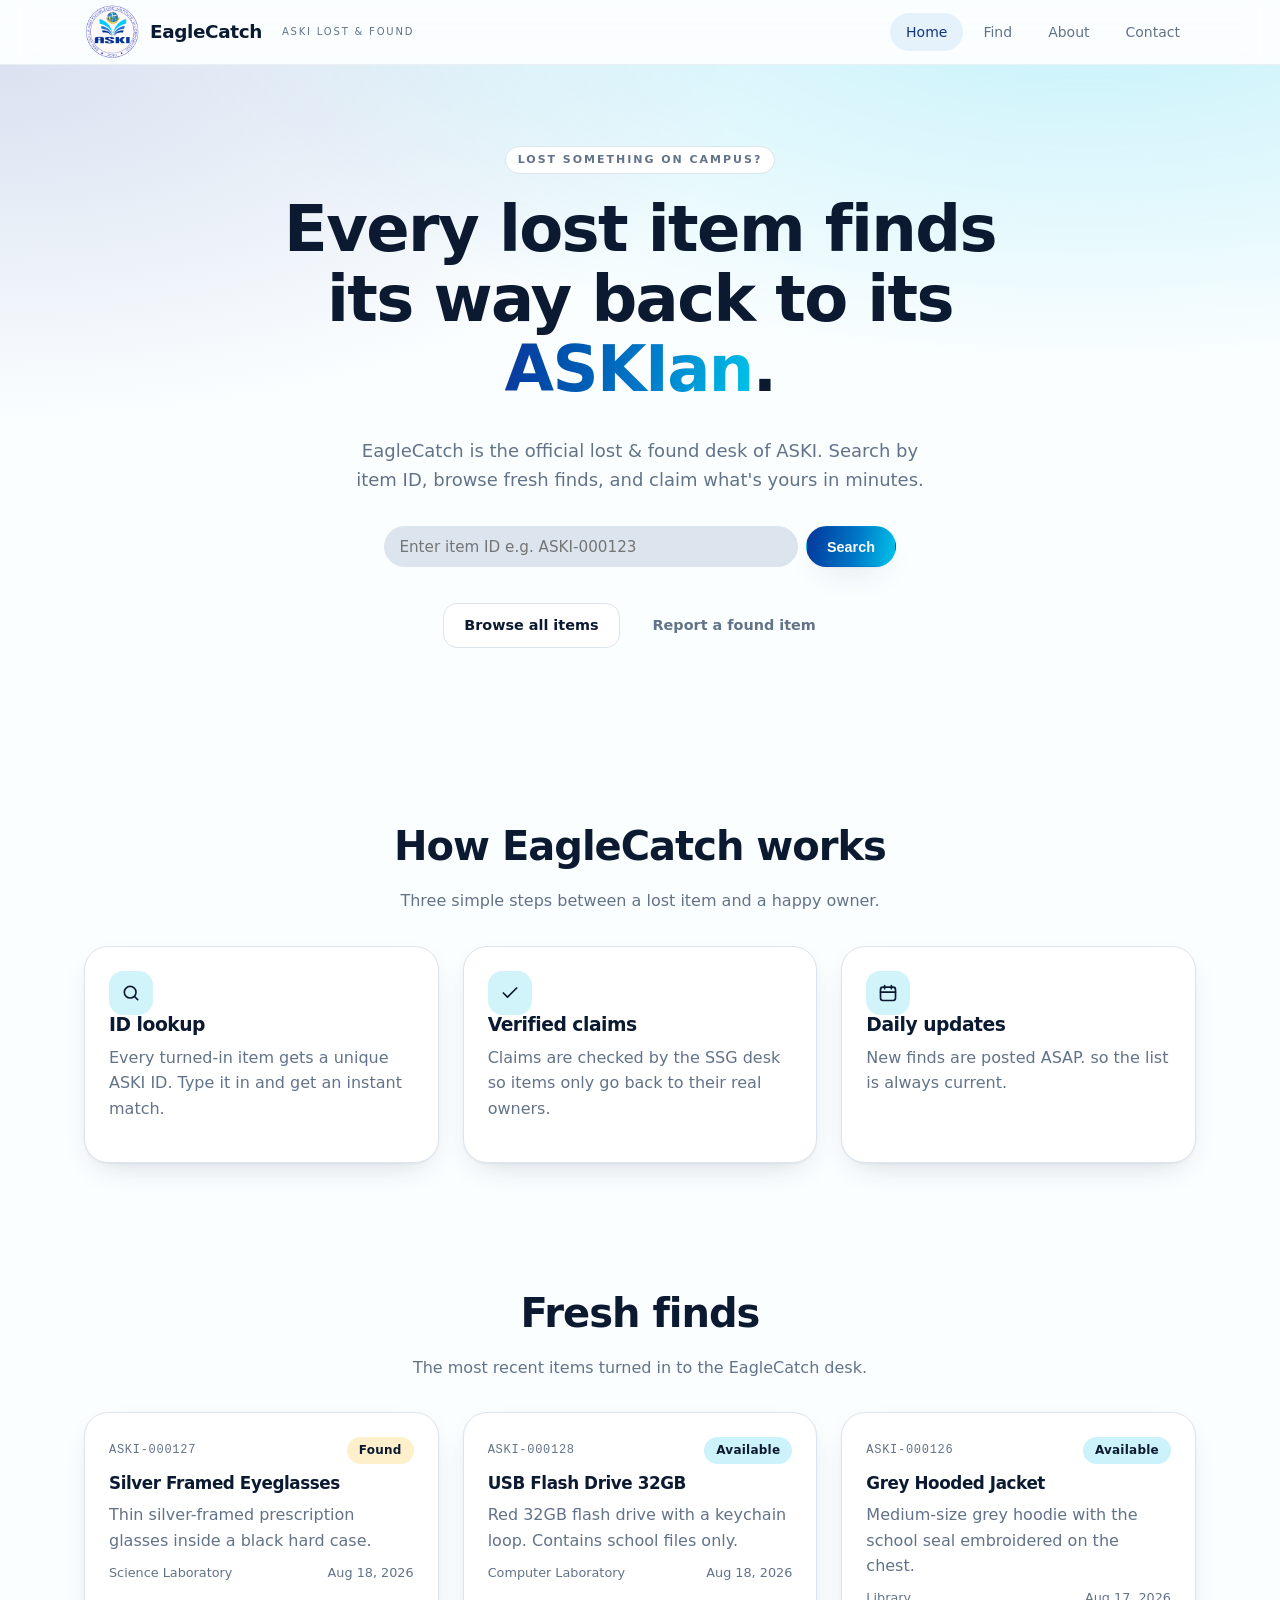
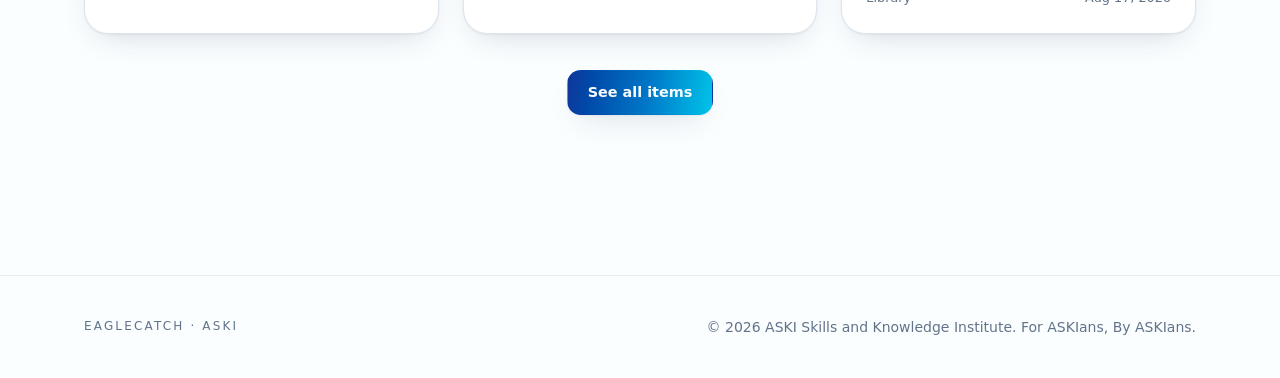
==== index.html @ 1d95d4e4 "git commit -m "gg"" ====
<!doctype html>
<html lang="en">
  <head>
    <meta charset="utf-8" />
    <meta name="viewport" content="width=device-width, initial-scale=1" />
    <title>EagleCatch — ASKI Lost &amp; Found</title>
    <meta
      name="description"
      content="Search, report and claim lost items at ASKI with EagleCatch."
    />
    <link rel="preconnect" href="https://fonts.googleapis.com" />
    <link rel="preconnect" href="https://fonts.gstatic.com" crossorigin />
    <link
      href="https://fonts.googleapis.com/css2?family=Exo+2:ital,wght@0,100..900;1,100..900&display=swap"
      rel="stylesheet"
    />
    <link rel="stylesheet" href="assets/css/styles.css" />
  </head>
  <body>
    <header class="site-header">
      <div class="container">
        <a class="brand" href="index.html">
          <span class="brand-mark">
            <img src="assets\images\logo.png" alt="Brand Logo" />
          </span>
            <span class="brand-name">EagleCatch</span><br />
            <span class="brand-sub">ASKI Lost &amp; Found</span>
          </span>
        </a>
        <nav class="nav" id="nav">
          <a href="index.html" class="active">Home</a
          ><a href="find.html">Find</a><a href="about.html">About</a
          ><a href="contact.html">Contact</a>
        </nav>
        <button
          class="nav-toggle"
          id="navToggle"
          aria-label="Toggle navigation"
        >
          <svg
            viewBox="0 0 24 24"
            width="20"
            height="20"
            fill="none"
            stroke="currentColor"
            stroke-width="2"
            stroke-linecap="round"
          >
            <path d="M4 7h16M4 12h16M4 17h16" />
          </svg>
        </button>
      </div>
    </header>
    <main>
      <section class="hero">
        <div class="container">
          <span class="eyebrow">Lost something on campus?</span>
          <h1>
            Every lost item finds its way back to its
            <span class="text-gradient-brand">ASKIan</span>.
          </h1>
          <p class="lead">
            EagleCatch is the official lost &amp; found desk of ASKI. Search by
            item ID, browse fresh finds, and claim what's yours in minutes.
          </p>
          <form class="search-box mt-8" id="heroSearch">
            <input
              class="input"
              id="heroQuery"
              placeholder="Enter item ID e.g. ASKI-000123"
              aria-label="Search items"
            />
            <button class="btn btn-primary" type="submit">Search</button>
          </form>
          <div class="btn-group">
            <a class="btn btn-outline" href="find.html">Browse all items</a>
            <a class="btn btn-ghost" href="contact.html">Report a found item</a>
          </div>
        </div>
      </section>

      <section class="section container">
        <h2 class="section-title">How EagleCatch works</h2>
        <p class="section-lead">
          Three simple steps between a lost item and a happy owner.
        </p>
        <div class="grid grid-3 mt-8">
          <article class="card card-hover">
            <div class="icon-tile">
              <svg
                viewBox="0 0 24 24"
                width="20"
                height="20"
                fill="none"
                stroke="currentColor"
                stroke-width="2"
                stroke-linecap="round"
              >
                <circle cx="11" cy="11" r="7" />
                <path d="m20 20-3.5-3.5" />
              </svg>
            </div>
            <h3>ID lookup</h3>
            <p class="text-muted">
              Every turned-in item gets a unique ASKI ID. Type it in and get an
              instant match.
            </p>
          </article>
          <article class="card card-hover">
            <div class="icon-tile">
              <svg
                viewBox="0 0 24 24"
                width="20"
                height="20"
                fill="none"
                stroke="currentColor"
                stroke-width="2"
                stroke-linecap="round"
                stroke-linejoin="round"
              >
                <path d="M20 6 9 17l-5-5" />
              </svg>
            </div>
            <h3>Verified claims</h3>
            <p class="text-muted">
              Claims are checked by the SSG desk so items only go back to their
              real owners.
            </p>
          </article>
          <article class="card card-hover">
            <div class="icon-tile">
              <svg
                viewBox="0 0 24 24"
                width="20"
                height="20"
                fill="none"
                stroke="currentColor"
                stroke-width="2"
                stroke-linecap="round"
              >
                <rect x="3" y="5" width="18" height="16" rx="3" />
                <path d="M8 3v4M16 3v4M3 11h18" />
              </svg>
            </div>
            <h3>Daily updates</h3>
            <p class="text-muted">
              New finds are posted ASAP. so the list is always current.
            </p>
          </article>
        </div>
      </section>

      <section class="section container">
        <h2 class="section-title">Fresh finds</h2>
        <p class="section-lead">
          The most recent items turned in to the EagleCatch desk.
        </p>
        <div class="grid grid-3 mt-8" id="freshFinds"></div>
        <div class="btn-group">
          <a class="btn btn-primary" href="find.html">See all items</a>
        </div>
      </section>
    </main>
    <footer class="site-footer">
      <div class="container">
        <span class="tag">EagleCatch &middot; ASKI</span>
        <span
          >&copy; 2026 ASKI Skills and Knowledge Institute. For ASKIans, By
          ASKIans.</span
        >
      </div>
    </footer>
    <script src="assets/js/data.js"></script>
    <script src="assets/js/main.js"></script>
    <script src="assets/js/home.js"></script>
  </body>
</html>
---- assets/css/styles.css ----
:root {
  --radius: 1rem;

  --background: oklch(0.995 0.004 250);
  --foreground: oklch(0.22 0.05 258);
  --card: oklch(1 0 0);
  --card-foreground: oklch(0.22 0.05 258);
  --popover: oklch(1 0 0);
  --popover-foreground: oklch(0.22 0.05 258);

  --primary: oklch(0.44 0.19 262);
  --primary-foreground: oklch(0.99 0.005 250);
  --secondary: oklch(0.955 0.017 240);
  --secondary-foreground: oklch(0.35 0.13 262);
  --muted: oklch(0.965 0.012 245);
  --muted-foreground: oklch(0.55 0.04 255);
  --accent: oklch(0.75 0.15 215);
  --accent-foreground: oklch(0.19 0.05 258);

  --brand: oklch(0.38 0.17 264);
  --brand-foreground: oklch(0.99 0.005 250);
  --cyan-accent: oklch(0.75 0.15 215);
  --gold: oklch(0.84 0.16 88);
  --surface: oklch(0.975 0.012 240);

  --destructive: oklch(0.577 0.245 27.325);
  --destructive-foreground: oklch(0.984 0.003 247.858);
  --border: oklch(0.915 0.015 250);
  --input: oklch(0.915 0.015 250);
  --ring: oklch(0.75 0.15 215);

  --gradient-brand: linear-gradient(
    100deg,
    oklch(0.38 0.17 264),
    oklch(0.55 0.16 245) 55%,
    oklch(0.75 0.15 215)
  );
  --gradient-surface:
    radial-gradient(
      120% 90% at 85% -10%,
      color-mix(in oklab, var(--cyan-accent) 22%, transparent),
      transparent 60%
    ),
    radial-gradient(
      90% 80% at 0% 0%,
      color-mix(in oklab, var(--brand) 14%, transparent),
      transparent 65%
    );
  --shadow-soft:
    0 1px 2px oklch(0.3 0.06 258 / 0.05),
    0 12px 32px -14px oklch(0.3 0.06 258 / 0.22);
  --shadow-lift: 0 24px 60px -24px
    color-mix(in oklab, var(--brand) 45%, transparent);
  --transition-smooth: all 0.28s cubic-bezier(0.4, 0, 0.2, 1);

  --font-sans: "Plus Jakarta Sans", ui-sans-serif, system-ui, sans-serif;
  --font-display: "Sora", ui-sans-serif, system-ui, sans-serif;

  --radius-sm: calc(var(--radius) - 4px);
  --radius-md: calc(var(--radius) - 2px);
  --radius-lg: var(--radius);
  --radius-xl: calc(var(--radius) + 4px);
  --radius-2xl: calc(var(--radius) + 8px);
  --radius-3xl: calc(var(--radius) + 12px);
  --radius-4xl: calc(var(--radius) + 16px);
}

.dark {
  --background: oklch(0.129 0.042 264.695);
  --foreground: oklch(0.984 0.003 247.858);
  --card: oklch(0.208 0.042 265.755);
  --card-foreground: oklch(0.984 0.003 247.858);
  --popover: oklch(0.208 0.042 265.755);
  --popover-foreground: oklch(0.984 0.003 247.858);
  --primary: oklch(0.929 0.013 255.508);
  --primary-foreground: oklch(0.208 0.042 265.755);
  --secondary: oklch(0.279 0.041 260.031);
  --secondary-foreground: oklch(0.984 0.003 247.858);
  --muted: oklch(0.279 0.041 260.031);
  --muted-foreground: oklch(0.704 0.04 256.788);
  --accent: oklch(0.279 0.041 260.031);
  --accent-foreground: oklch(0.984 0.003 247.858);
  --destructive: oklch(0.704 0.191 22.216);
  --destructive-foreground: oklch(0.984 0.003 247.858);
  --border: oklch(1 0 0 / 10%);
  --input: oklch(1 0 0 / 15%);
  --ring: oklch(0.551 0.027 264.364);
}

/* ---------- Reset / base ---------- */
* {
  box-sizing: border-box;
}

html {
  scroll-behavior: smooth;
}

body {
  margin: 0;
  background-color: var(--background);
  color: var(--foreground);
  font-family: var(--font-sans);
  -webkit-font-smoothing: antialiased;
  line-height: 1.6;
}

* {
  border-color: var(--border);
}

h1,
h2,
h3,
h4,
.font-display {
  font-family: var(--font-display);
  letter-spacing: -0.025em;
  line-height: 1.1;
  margin: 0 0 0.5em;
}

p {
  margin: 0 0 1em;
}

a {
  color: inherit;
  text-decoration: none;
}

img {
  max-width: 100%;
  display: block;
}

/* ---------- Layout helpers ---------- */
.container {
  width: 100%;
  max-width: 72rem;
  margin-inline: auto;
  padding-inline: 1.25rem;
}

.narrow {
  max-width: 48rem;
}
.wide {
  max-width: 80rem;
}

/* ---------- Gradient + shadow utilities ---------- */
.bg-gradient-brand {
  background-image: var(--gradient-brand);
}
.bg-gradient-surface {
  background-image: var(--gradient-surface);
}

.text-gradient-brand {
  background-image: var(--gradient-brand);
  -webkit-background-clip: text;
  background-clip: text;
  color: transparent;
}

.shadow-soft {
  box-shadow: var(--shadow-soft);
}
.shadow-lift {
  box-shadow: var(--shadow-lift);
}

/* ---------- Header / nav ---------- */
.site-header {
  position: sticky;
  top: 0;
  z-index: 50;
  border-bottom: 1px solid color-mix(in oklab, var(--border) 60%, transparent);
  background: color-mix(in oklab, var(--background) 80%, transparent);
  -webkit-backdrop-filter: blur(16px);
  backdrop-filter: blur(16px);
}
.site-header .container {
  display: flex;
  align-items: center;
  justify-content: space-between;
  height: 4rem;
}
.brand {
  display: flex;
  align-items: center;
  gap: 0.625rem;
}

.brand-mark {
  display: grid;
  place-items: center;
  width: 3.5rem;
  height: 3.5rem;
  border-radius: 50%;
  overflow: hidden;
  border: none;
  background: transparent;
}

.brand-mark img {
  width: 100%;
  height: 100%;
  object-fit: cover;
  border: none;
}

.brand-name {
  font-family: var(--font-display);
  font-weight: 700;
  font-size: 1.15rem;
  letter-spacing: -0.02em;
}
.brand-sub {
  font-size: 0.625rem;
  font-weight: 500;
  text-transform: uppercase;
  letter-spacing: 0.18em;
  color: var(--muted-foreground);
}

.nav {
  display: flex;
  align-items: center;
  gap: 0.25rem;
}
.nav a {
  padding: 0.5rem 1rem;
  border-radius: 9999px;
  font-size: 0.875rem;
  font-weight: 500;
  color: var(--muted-foreground);
  transition: var(--transition-smooth);
}
.nav a:hover {
  background: var(--secondary);
  color: var(--secondary-foreground);
}
.nav a.active {
  background: var(--secondary);
  color: var(--secondary-foreground);
}

.nav-toggle {
  display: none;
  grid-auto-flow: column;
  place-items: center;
  width: 2.5rem;
  height: 2.5rem;
  border-radius: 0.75rem;
  border: 1px solid var(--border);
  background: var(--card);
  color: var(--foreground);
  cursor: pointer;
}

@media (max-width: 768px) {
  .nav {
    display: none;
  }
  .nav-toggle {
    display: grid;
  }
  .nav.open {
    display: flex;
    flex-direction: column;
    align-items: stretch;
    gap: 0.25rem;
    padding: 1rem;
    border-top: 1px solid color-mix(in oklab, var(--border) 60%, transparent);
    background: var(--card);
  }
}

/* ---------- Footer ---------- */
.site-footer {
  margin-top: 6rem;
  border-top: 1px solid color-mix(in oklab, var(--border) 60%, transparent);
}
.site-footer .container {
  display: flex;
  flex-wrap: wrap;
  align-items: center;
  justify-content: space-between;
  gap: 0.75rem;
  padding-block: 2.5rem;
  font-size: 0.875rem;
  color: var(--muted-foreground);
}
.site-footer .tag {
  font-size: 0.75rem;
  text-transform: uppercase;
  letter-spacing: 0.18em;
}

/* ---------- Hero / section ---------- */
.hero {
  position: relative;
  overflow: hidden;
  background-image: var(--gradient-surface);
}
.hero .container {
  max-width: 48rem;
  text-align: center;
  padding-block: 5rem 7rem;
}
.eyebrow {
  display: inline-flex;
  border: 1px solid var(--border);
  background: var(--card);
  padding: 0.25rem 0.75rem;
  border-radius: 9999px;
  font-size: 0.6875rem;
  font-weight: 600;
  text-transform: uppercase;
  letter-spacing: 0.18em;
  color: var(--muted-foreground);
}
.hero h1 {
  margin-top: 1.25rem;
  font-size: clamp(2.5rem, 6vw, 4rem);
  font-weight: 800;
}
.hero .lead {
  margin: 1.25rem auto 0;
  max-width: 36rem;
  font-size: 1.125rem;
  color: var(--muted-foreground);
}

/* ---------- Buttons ---------- */
.btn {
  display: inline-flex;
  align-items: center;
  justify-content: center;
  gap: 0.5rem;
  padding: 0.625rem 1.25rem;
  border-radius: var(--radius-md);
  font-size: 0.9rem;
  font-weight: 600;
  cursor: pointer;
  border: 1px solid transparent;
  transition: var(--transition-smooth);
}
.btn-primary {
  background-image: var(--gradient-brand);
  color: var(--primary-foreground);
  box-shadow: var(--shadow-soft);
}
.btn-primary:hover {
  box-shadow: var(--shadow-lift);
  transform: translateY(-1px);
}
.btn-outline {
  background: var(--card);
  border-color: var(--border);
  color: var(--foreground);
}
.btn-outline:hover {
  background: var(--secondary);
}
.btn-ghost {
  background: transparent;
  color: var(--muted-foreground);
}
.btn-ghost:hover {
  background: var(--secondary);
  color: var(--secondary-foreground);
}
.btn-lg {
  padding: 0.8rem 1.75rem;
  font-size: 1rem;
}

.btn-group {
  display: flex;
  flex-wrap: wrap;
  gap: 0.75rem;
  justify-content: center;
  margin-top: 2.25rem;
}

/* ---------- Cards ---------- */
.card {
  background: var(--card);
  border: 1px solid var(--border);
  border-radius: var(--radius-2xl);
  padding: 1.5rem;
  box-shadow: var(--shadow-soft);
  transition: var(--transition-smooth);
}
.card-hover:hover {
  box-shadow: var(--shadow-lift);
  transform: translateY(-4px);
}

.grid {
  display: grid;
  gap: 1.5rem;
}
.grid-2 {
  grid-template-columns: repeat(2, 1fr);
}
.grid-3 {
  grid-template-columns: repeat(3, 1fr);
}
@media (max-width: 768px) {
  .grid-2,
  .grid-3 {
    grid-template-columns: 1fr;
  }
}

/* ---------- Status badges ---------- */
.badge {
  display: inline-flex;
  align-items: center;
  border-radius: 9999px;
  padding: 0.25rem 0.75rem;
  font-size: 0.75rem;
  font-weight: 600;
  letter-spacing: 0.02em;
}
.badge-found {
  background: color-mix(in oklab, var(--gold) 25%, transparent);
}
.badge-claimed {
  background: var(--muted);
  color: var(--muted-foreground);
}
.badge-lost {
  background: color-mix(in oklab, var(--cyan-accent) 20%, transparent);
}

/* ---------- Forms / search ---------- */
.field {
  display: flex;
  flex-direction: column;
  gap: 0.4rem;
}
.field label {
  font-size: 0.8rem;
  font-weight: 600;
  color: var(--muted-foreground);
}
.input,
.textarea,
.select {
  width: 100%;
  padding: 0.65rem 0.9rem;
  background: var(--input);
  border: 1px solid var(--border);
  border-radius: var(--radius-md);
  color: var(--foreground);
  font-family: inherit;
  font-size: 0.95rem;
  transition: var(--transition-smooth);
}
.input:focus,
.textarea:focus,
.select:focus {
  outline: none;
  border-color: var(--ring);
  box-shadow: 0 0 0 3px color-mix(in oklab, var(--ring) 30%, transparent);
}
.textarea {
  min-height: 8rem;
  resize: vertical;
}

.search-box {
  display: flex;
  gap: 0.5rem;
  max-width: 32rem;
  margin-inline: auto;
}
.search-box .input {
  border-radius: 9999px;
}
.search-box .btn {
  border-radius: 9999px;
}

/* ---------- Section spacing ---------- */
.section {
  padding-block: 4rem;
}
.section-title {
  font-size: clamp(1.75rem, 4vw, 2.5rem);
  font-weight: 700;
  text-align: center;
}
.section-lead {
  max-width: 40rem;
  margin: 0.75rem auto 0;
  text-align: center;
  color: var(--muted-foreground);
}

/* ---------- Misc ---------- */
.text-muted {
  color: var(--muted-foreground);
}
.text-center {
  text-align: center;
}
.mt-8 {
  margin-top: 2rem;
}
.mb-8 {
  margin-bottom: 2rem;
}

/* ---------- Item list / detail ---------- */
.item-card {
  display: flex;
  flex-direction: column;
  gap: 0.6rem;
}
.item-card .row {
  display: flex;
  align-items: center;
  justify-content: space-between;
  gap: 0.75rem;
}
.item-id {
  font-family: ui-monospace, SFMono-Regular, Menlo, monospace;
  font-size: 0.75rem;
  letter-spacing: 0.06em;
  color: var(--muted-foreground);
}
.item-title {
  font-family: var(--font-display);
  font-weight: 700;
  font-size: 1.05rem;
  margin: 0;
}
.meta-list {
  display: grid;
  gap: 0.5rem;
  margin: 0;
  padding: 0;
  list-style: none;
}
.meta-list li {
  display: flex;
  justify-content: space-between;
  gap: 1rem;
  border-bottom: 1px dashed color-mix(in oklab, var(--border) 80%, transparent);
  padding-bottom: 0.5rem;
  font-size: 0.9rem;
}
.meta-list li span:first-child {
  color: var(--muted-foreground);
}
.filters {
  display: flex;
  flex-wrap: wrap;
  gap: 0.75rem;
  align-items: flex-end;
  justify-content: center;
}
.empty {
  text-align: center;
  color: var(--muted-foreground);
  padding: 3rem 1rem;
}
.avatar {
  width: 3rem;
  height: 3rem;
  border-radius: 9999px;
  display: grid;
  place-items: center;
  background-image: var(--gradient-brand);
  color: var(--primary-foreground);
  font-family: var(--font-display);
  font-weight: 700;
}
.people {
  display: flex;
  align-items: center;
  gap: 0.9rem;
}
.stack {
  display: grid;
  gap: 1rem;
}
.icon-tile {
  width: 2.75rem;
  height: 2.75rem;
  border-radius: 0.9rem;
  display: grid;
  place-items: center;
  font-size: 1.25rem;
  background: color-mix(in oklab, var(--cyan-accent) 18%, transparent);
}
.form-grid {
  display: grid;
  gap: 1rem;
}
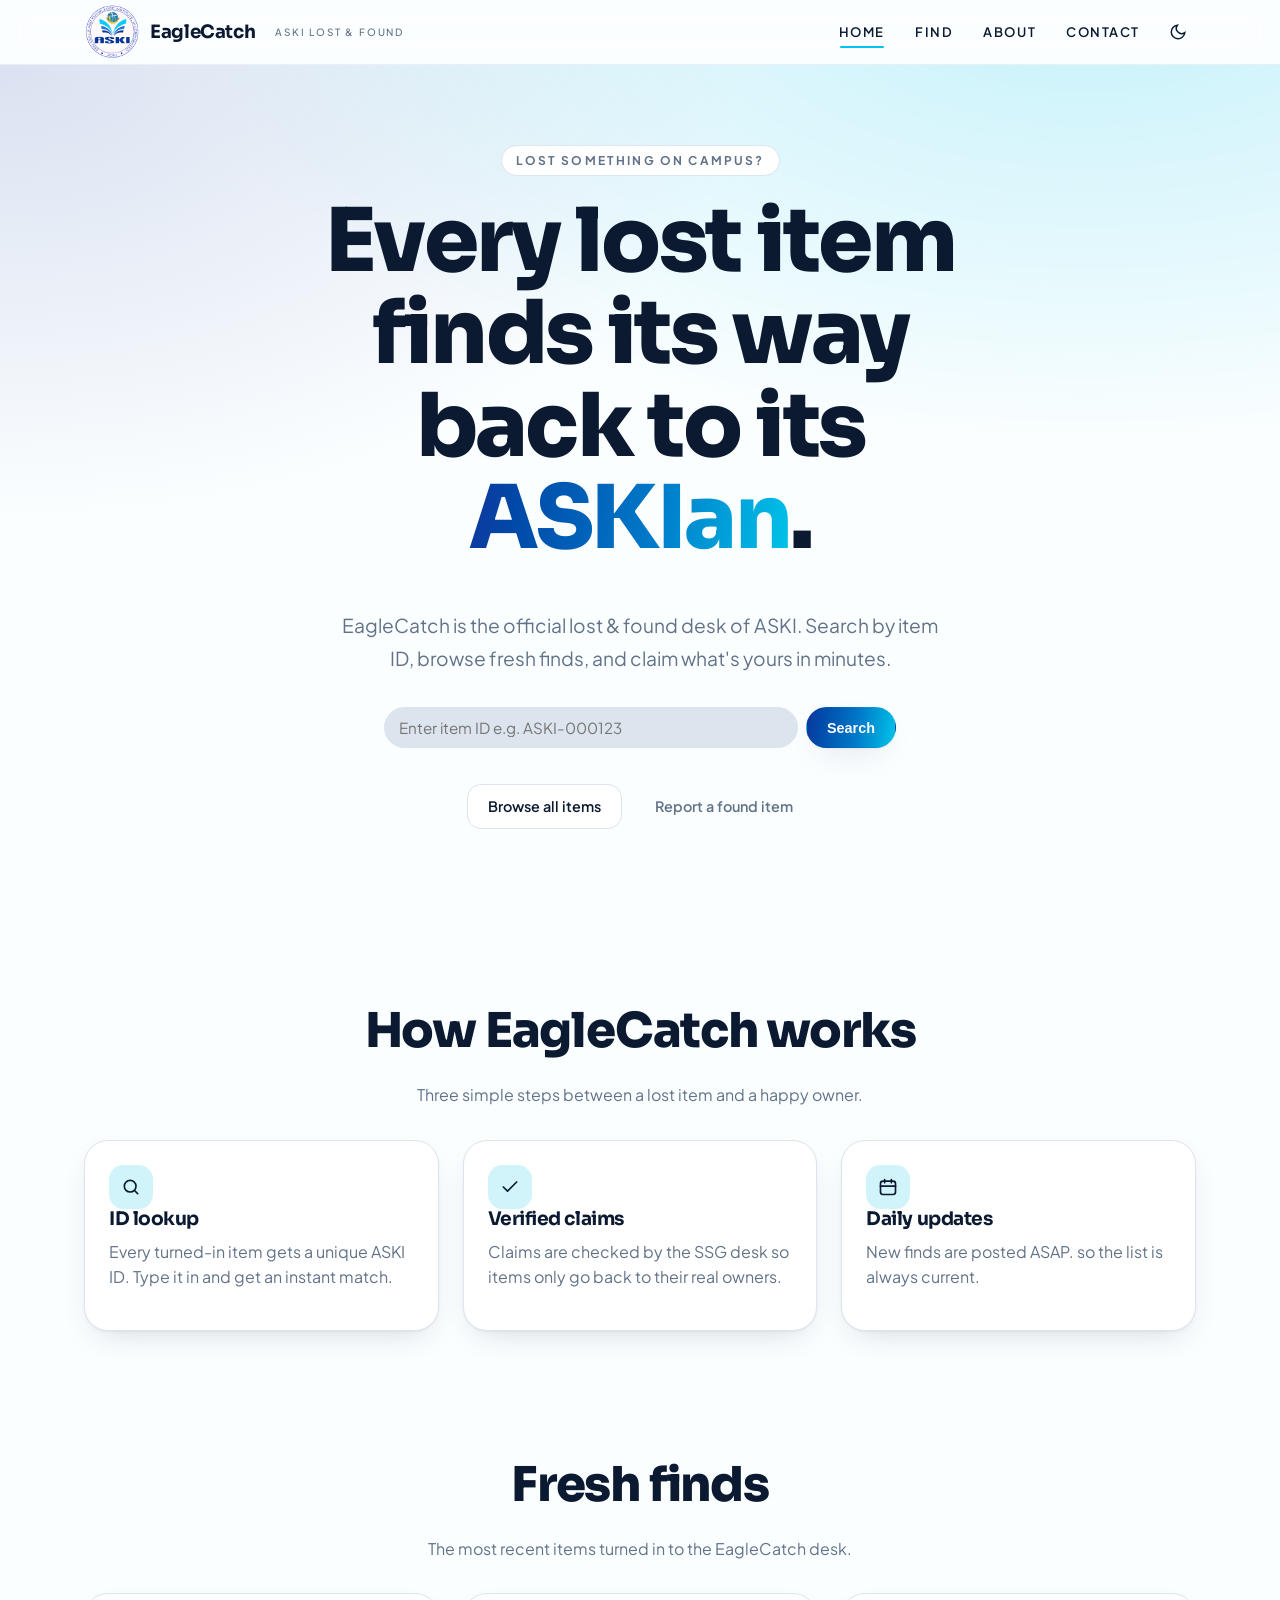
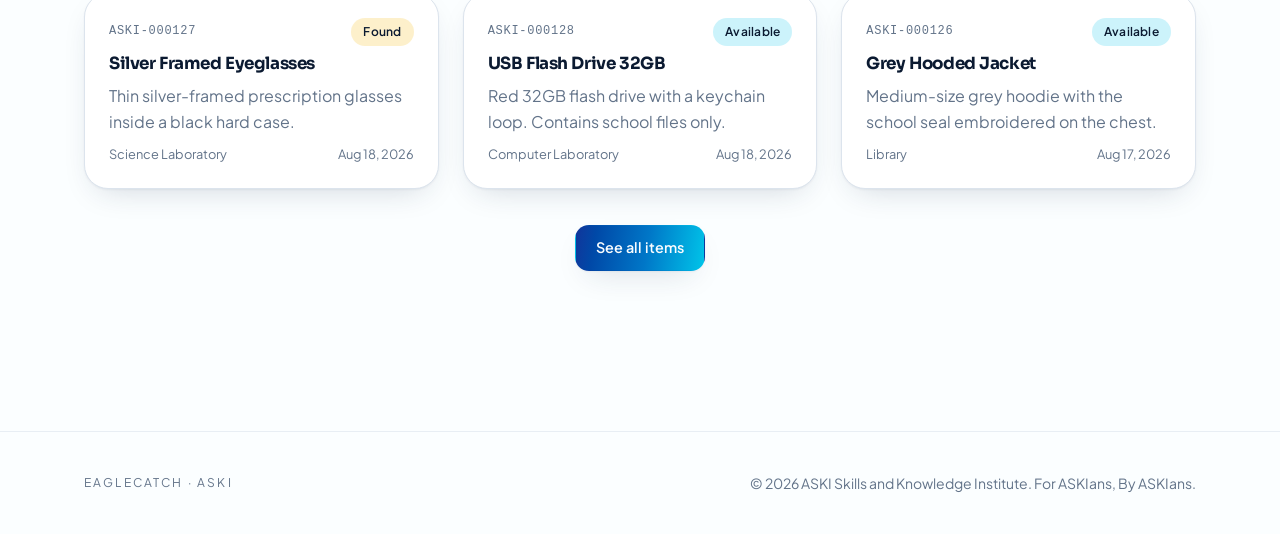
==== commit b7e780f0: "GG" ====
--- a/index.html
+++ b/index.html
@@ -1,5 +1,5 @@
 <!doctype html>
-<html lang="en">
+<html lang="en" class="dark">
   <head>
     <meta charset="utf-8" />
     <meta name="viewport" content="width=device-width, initial-scale=1" />
@@ -11,7 +11,7 @@
     <link rel="preconnect" href="https://fonts.googleapis.com" />
     <link rel="preconnect" href="https://fonts.gstatic.com" crossorigin />
     <link
-      href="https://fonts.googleapis.com/css2?family=Exo+2:ital,wght@0,100..900;1,100..900&display=swap"
+      href="https://fonts.googleapis.com/css2?family=Sora:wght@500;600;700;800&family=Plus+Jakarta+Sans:wght@400;500;600;700&display=swap"
       rel="stylesheet"
     />
     <link rel="stylesheet" href="assets/css/styles.css" />
@@ -21,7 +21,7 @@
       <div class="container">
         <a class="brand" href="index.html">
           <span class="brand-mark">
-            <img src="assets\images\logo.png" alt="Brand Logo" />
+            <img src="assets/images/logo.png" alt="Brand Logo" />
           </span>
             <span class="brand-name">EagleCatch</span><br />
             <span class="brand-sub">ASKI Lost &amp; Found</span>
--- a/assets/css/styles.css
+++ b/assets/css/styles.css
@@ -78,7 +78,7 @@
   --secondary-foreground: oklch(0.984 0.003 247.858);
   --muted: oklch(0.279 0.041 260.031);
   --muted-foreground: oklch(0.704 0.04 256.788);
-  --accent: oklch(0.279 0.041 260.031);
+  --accent: oklch(0.75 0.15 215);
   --accent-foreground: oklch(0.984 0.003 247.858);
   --destructive: oklch(0.704 0.191 22.216);
   --destructive-foreground: oklch(0.984 0.003 247.858);
@@ -228,23 +228,44 @@
 .nav {
   display: flex;
   align-items: center;
-  gap: 0.25rem;
+  gap: 0.125rem;
 }
 .nav a {
-  padding: 0.5rem 1rem;
-  border-radius: 9999px;
-  font-size: 0.875rem;
-  font-weight: 500;
-  color: var(--muted-foreground);
+  padding: 0.5rem 0.875rem;
+  border-radius: 0;
+  font-size: 0.8125rem;
+  font-weight: 600;
+  text-transform: uppercase;
+  letter-spacing: 0.12em;
+  color: var(--foreground);
   transition: var(--transition-smooth);
+  position: relative;
+}
+.nav a::after {
+  content: "";
+  position: absolute;
+  bottom: 0.125rem;
+  left: 50%;
+  width: 0;
+  height: 2px;
+  background: var(--accent);
+  border-radius: 1px;
+  transition:
+    width 0.25s cubic-bezier(0.4, 0, 0.2, 1),
+    left 0.25s cubic-bezier(0.4, 0, 0.2, 1);
+}
+.nav a:hover::after,
+.nav a.active::after {
+  width: 60%;
+  left: 20%;
 }
 .nav a:hover {
-  background: var(--secondary);
-  color: var(--secondary-foreground);
+  color: var(--foreground);
+  background: transparent;
 }
 .nav a.active {
-  background: var(--secondary);
-  color: var(--secondary-foreground);
+  color: var(--foreground);
+  background: transparent;
 }
 
 .nav-toggle {
@@ -253,11 +274,42 @@
   place-items: center;
   width: 2.5rem;
   height: 2.5rem;
-  border-radius: 0.75rem;
+  border-radius: 0.5rem;
   border: 1px solid var(--border);
-  background: var(--card);
+  background: transparent;
   color: var(--foreground);
   cursor: pointer;
+  transition: var(--transition-smooth);
+}
+.nav-toggle:hover {
+  background: var(--secondary);
+}
+
+.theme-toggle {
+  display: inline-flex;
+  align-items: center;
+  justify-content: center;
+  width: 2.25rem;
+  height: 2.25rem;
+  border-radius: 50%;
+  border: none;
+  background: transparent;
+  color: var(--foreground);
+  cursor: pointer;
+  transition: var(--transition-smooth);
+  margin-left: 0.25rem;
+}
+.theme-toggle:hover {
+  background: var(--secondary);
+}
+@media (max-width: 768px) {
+  .theme-toggle {
+    margin-left: 0;
+    width: 100%;
+    border-radius: 0.5rem;
+    justify-content: flex-start;
+    padding: 0.75rem 1rem;
+  }
 }
 
 @media (max-width: 768px) {
@@ -271,10 +323,21 @@
     display: flex;
     flex-direction: column;
     align-items: stretch;
-    gap: 0.25rem;
+    gap: 0;
     padding: 1rem;
     border-top: 1px solid color-mix(in oklab, var(--border) 60%, transparent);
     background: var(--card);
+  }
+  .nav.open a {
+    padding: 0.75rem 1rem;
+    border-radius: 0.5rem;
+  }
+  .nav.open a::after {
+    display: none;
+  }
+  .nav.open a:hover,
+  .nav.open a.active {
+    background: var(--secondary);
   }
 }
 
@@ -314,24 +377,27 @@
   display: inline-flex;
   border: 1px solid var(--border);
   background: var(--card);
-  padding: 0.25rem 0.75rem;
+  padding: 0.3rem 0.875rem;
   border-radius: 9999px;
-  font-size: 0.6875rem;
-  font-weight: 600;
+  font-size: 0.75rem;
+  font-weight: 700;
   text-transform: uppercase;
   letter-spacing: 0.18em;
   color: var(--muted-foreground);
 }
 .hero h1 {
   margin-top: 1.25rem;
-  font-size: clamp(2.5rem, 6vw, 4rem);
+  font-size: clamp(3rem, 7.5vw, 5.5rem);
   font-weight: 800;
+  line-height: 1.05;
+  letter-spacing: -0.03em;
 }
 .hero .lead {
-  margin: 1.25rem auto 0;
-  max-width: 36rem;
-  font-size: 1.125rem;
-  color: var(--muted-foreground);
+  margin: 1.5rem auto 0;
+  max-width: 38rem;
+  font-size: 1.2rem;
+  color: var(--muted-foreground);
+  line-height: 1.7;
 }
 
 /* ---------- Buttons ---------- */
@@ -492,9 +558,10 @@
   padding-block: 4rem;
 }
 .section-title {
-  font-size: clamp(1.75rem, 4vw, 2.5rem);
-  font-weight: 700;
+  font-size: clamp(2rem, 4.5vw, 3rem);
+  font-weight: 800;
   text-align: center;
+  letter-spacing: -0.025em;
 }
 .section-lead {
   max-width: 40rem;
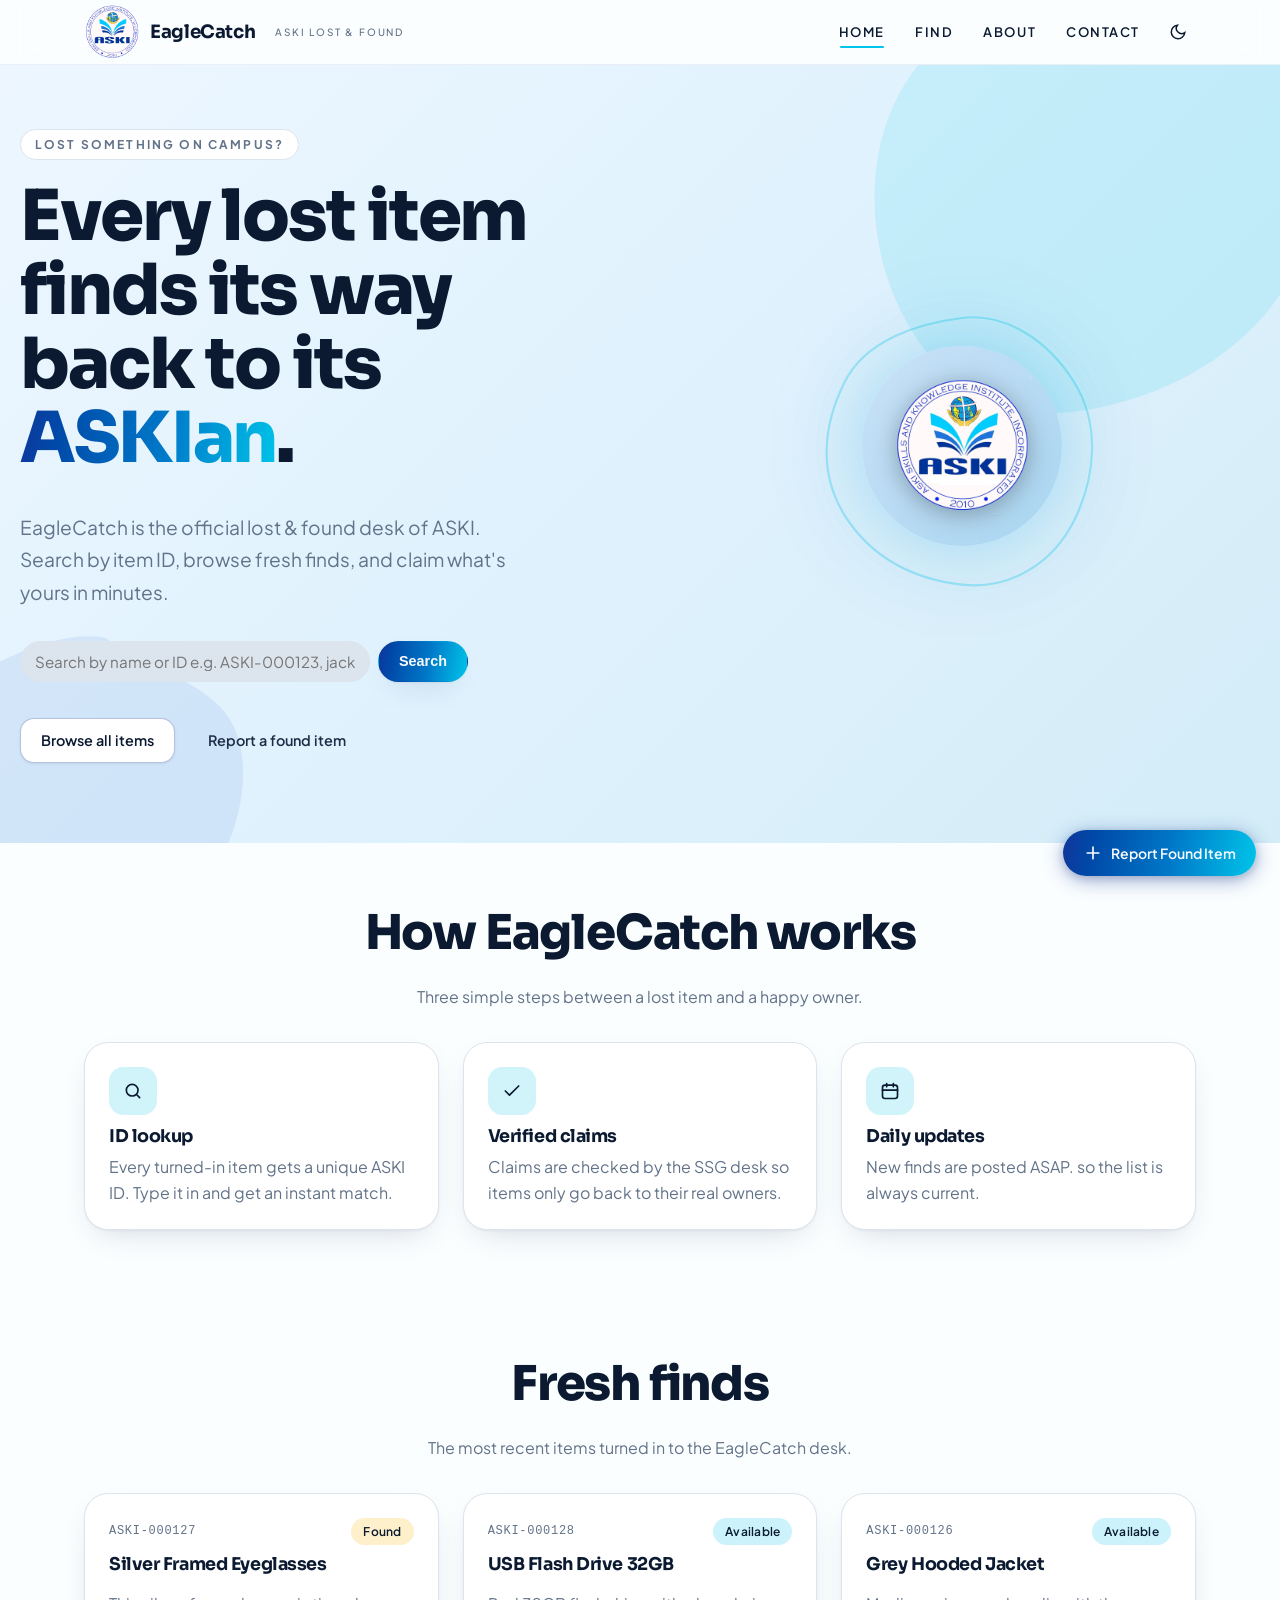
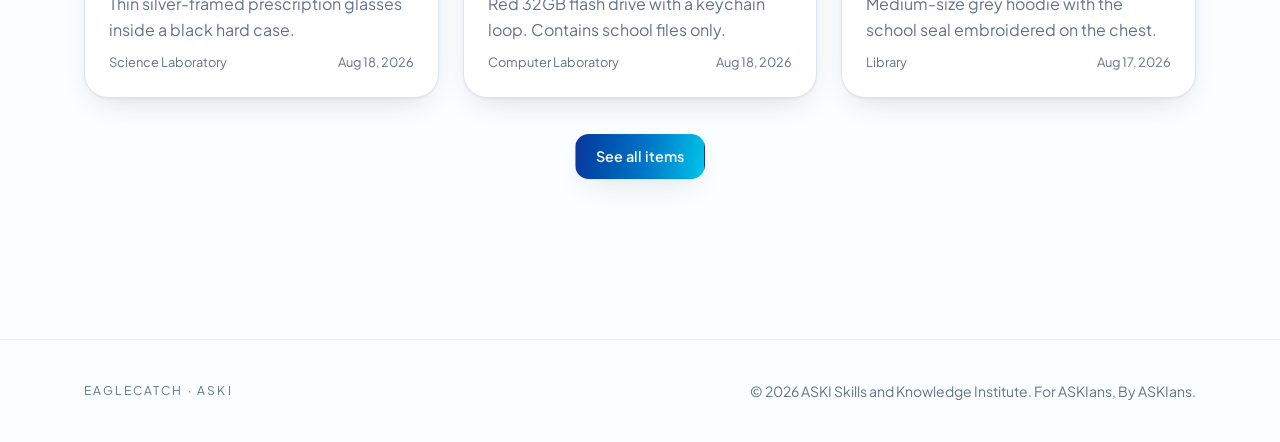
==== commit 00655427: "update with new hero section and such" ====
--- a/index.html
+++ b/index.html
@@ -52,29 +52,55 @@
       </div>
     </header>
     <main>
-      <section class="hero">
-        <div class="container">
-          <span class="eyebrow">Lost something on campus?</span>
-          <h1>
-            Every lost item finds its way back to its
-            <span class="text-gradient-brand">ASKIan</span>.
-          </h1>
-          <p class="lead">
-            EagleCatch is the official lost &amp; found desk of ASKI. Search by
-            item ID, browse fresh finds, and claim what's yours in minutes.
-          </p>
-          <form class="search-box mt-8" id="heroSearch">
-            <input
-              class="input"
-              id="heroQuery"
-              placeholder="Enter item ID e.g. ASKI-000123"
-              aria-label="Search items"
-            />
-            <button class="btn btn-primary" type="submit">Search</button>
-          </form>
-          <div class="btn-group">
-            <a class="btn btn-outline" href="find.html">Browse all items</a>
-            <a class="btn btn-ghost" href="contact.html">Report a found item</a>
+      <section class="hero hero-split">
+        <div class="hero-blob hero-blob-1">
+          <svg viewBox="0 0 200 200" xmlns="http://www.w3.org/2000/svg">
+            <path class="blob-fill-1" d="M44.7,-76.4C58.8,-69.2,71.8,-59.1,79.6,-45.8C87.4,-32.5,90,-16.3,88.5,-0.9C87,14.5,81.4,29,72.7,41.1C64,53.2,52.2,62.9,39.3,70.1C26.4,77.3,12.4,82,-1.5,84.5C-15.4,87,-30.8,87.3,-44.1,81C-57.4,74.7,-68.6,61.8,-76.2,47.2C-83.8,32.6,-87.8,16.3,-87.8,0C-87.8,-16.3,-83.8,-32.6,-75.4,-46C-67,-59.4,-54.2,-69.9,-40.3,-77.2C-26.4,-84.5,-11.4,-88.7,2.1,-92.6C15.6,-96.5,30.6,-83.6,44.7,-76.4Z" transform="translate(100 100)" />
+          </svg>
+        </div>
+        <div class="hero-blob hero-blob-2">
+          <svg viewBox="0 0 200 200" xmlns="http://www.w3.org/2000/svg">
+            <path class="blob-fill-2" d="M39.9,-65.7C54.1,-60.5,69.5,-53.4,77.7,-41.6C85.9,-29.8,86.9,-13.3,84.1,2.1C81.3,17.5,74.7,31.8,65.5,43.7C56.3,55.6,44.5,65.1,31.1,71.7C17.7,78.3,2.7,82,-12.1,81.5C-26.9,81,-41.5,76.3,-54.1,68.1C-66.7,59.9,-77.3,48.2,-82.4,34.3C-87.5,20.4,-87.1,4.3,-83.7,-10.6C-80.3,-25.5,-73.9,-39.2,-63.8,-49.7C-53.7,-60.2,-39.9,-67.5,-26.3,-73.1C-12.7,-78.7,0.7,-82.6,14,-81.1C27.3,-79.6,25.7,-52.1,39.9,-65.7Z" transform="translate(100 100)" />
+          </svg>
+        </div>
+        <div class="container hero-split-grid">
+          <div class="hero-content">
+            <span class="eyebrow">Lost something on campus?</span>
+            <h1>
+              Every lost item finds its way back to its
+              <span class="text-gradient-brand">ASKIan</span>.
+            </h1>
+            <p class="lead">
+              EagleCatch is the official lost &amp; found desk of ASKI. Search by
+              item ID, browse fresh finds, and claim what's yours in minutes.
+            </p>
+            <div class="search-wrapper mt-8">
+              <form class="search-box" id="heroSearch">
+                <input
+                  class="input"
+                  id="heroQuery"
+                  placeholder="Search by name or ID e.g. ASKI-000123, jacket..."
+                  aria-label="Search items"
+                  autocomplete="off"
+                />
+                <button class="btn btn-primary" type="submit">Search</button>
+              </form>
+              <div class="autocomplete" id="heroAutocomplete" hidden></div>
+            </div>
+            <div class="btn-group">
+              <a class="btn btn-outline" href="find.html">Browse all items</a>
+              <a class="btn btn-ghost" href="contact.html">Report a found item</a>
+            </div>
+          </div>
+          <div class="hero-visual">
+            <div class="hero-logo-blob">
+              <svg class="blob-outline" viewBox="0 0 300 300" xmlns="http://www.w3.org/2000/svg">
+                <path class="blob-stroke" fill="none" stroke-width="2" d="M150,30 C190,25 230,50 255,90 C280,130 275,180 255,220 C235,260 195,285 150,280 C105,275 65,255 40,215 C15,175 20,130 40,90 C60,50 110,35 150,30Z" />
+              </svg>
+              <div class="hero-logo-circle">
+                <img src="assets/images/logo.png" alt="EagleCatch Logo" />
+              </div>
+            </div>
           </div>
         </div>
       </section>
@@ -173,5 +199,10 @@
     <script src="assets/js/data.js"></script>
     <script src="assets/js/main.js"></script>
     <script src="assets/js/home.js"></script>
+
+    <a href="contact.html" class="floating-cta" aria-label="Report a found item">
+      <svg viewBox="0 0 24 24" width="20" height="20" fill="none" stroke="currentColor" stroke-width="2" stroke-linecap="round" stroke-linejoin="round"><path d="M12 5v14M5 12h14"/></svg>
+      <span>Report Found Item</span>
+    </a>
   </body>
 </html>
--- a/assets/css/styles.css
+++ b/assets/css/styles.css
@@ -63,6 +63,17 @@
   --radius-2xl: calc(var(--radius) + 8px);
   --radius-3xl: calc(var(--radius) + 12px);
   --radius-4xl: calc(var(--radius) + 16px);
+
+  /* Hero split theme vars (light mode) */
+  --hero-bg: linear-gradient(135deg, oklch(0.97 0.015 245) 0%, oklch(0.95 0.025 235) 50%, oklch(0.93 0.03 225) 100%);
+  --hero-logo-bg: linear-gradient(135deg, oklch(0.9 0.04 245), oklch(0.85 0.06 235));
+  --hero-logo-shadow: 0 0 60px oklch(0.75 0.15 215 / 0.2), 0 0 120px oklch(0.38 0.17 264 / 0.1);
+  --hero-blob-fill-1: oklch(0.75 0.15 215);
+  --hero-blob-fill-1-opacity: 0.12;
+  --hero-blob-fill-2: oklch(0.44 0.19 262);
+  --hero-blob-fill-2-opacity: 0.08;
+  --hero-blob-stroke: oklch(0.75 0.15 215);
+  --hero-blob-stroke-opacity: 0.3;
 }
 
 .dark {
@@ -73,7 +84,7 @@
   --popover: oklch(0.208 0.042 265.755);
   --popover-foreground: oklch(0.984 0.003 247.858);
   --primary: oklch(0.929 0.013 255.508);
-  --primary-foreground: oklch(0.208 0.042 265.755);
+  --primary-foreground: oklch(0.99 0.005 250);
   --secondary: oklch(0.279 0.041 260.031);
   --secondary-foreground: oklch(0.984 0.003 247.858);
   --muted: oklch(0.279 0.041 260.031);
@@ -85,6 +96,17 @@
   --border: oklch(1 0 0 / 10%);
   --input: oklch(1 0 0 / 15%);
   --ring: oklch(0.551 0.027 264.364);
+
+  /* Hero split theme vars (dark mode) */
+  --hero-bg: linear-gradient(135deg, oklch(0.12 0.04 265) 0%, oklch(0.15 0.05 260) 50%, oklch(0.18 0.06 250) 100%);
+  --hero-logo-bg: linear-gradient(135deg, oklch(0.25 0.08 265), oklch(0.35 0.12 250));
+  --hero-logo-shadow: 0 0 60px oklch(0.75 0.15 215 / 0.3), 0 0 120px oklch(0.38 0.17 264 / 0.2);
+  --hero-blob-fill-1: oklch(0.75 0.15 215);
+  --hero-blob-fill-1-opacity: 0.25;
+  --hero-blob-fill-2: oklch(0.44 0.19 262);
+  --hero-blob-fill-2-opacity: 0.15;
+  --hero-blob-stroke: oklch(0.75 0.15 215);
+  --hero-blob-stroke-opacity: 0.5;
 }
 
 /* ---------- Reset / base ---------- */
@@ -400,6 +422,217 @@
   line-height: 1.7;
 }
 
+/* ---------- Hero split layout ---------- */
+.hero-split {
+  background: var(--hero-bg);
+  transition: background 0.4s ease;
+  overflow: hidden;
+}
+.hero-split .container {
+  max-width: 80rem;
+  text-align: left;
+  padding-block: 4rem 5rem;
+}
+.hero-split-grid {
+  display: grid;
+  grid-template-columns: 1fr 1fr;
+  gap: 3rem;
+  align-items: center;
+}
+.hero-content {
+  position: relative;
+  z-index: 2;
+}
+.hero-content h1 {
+  font-size: clamp(2.5rem, 5.5vw, 4.5rem);
+}
+.hero-content .lead {
+  margin-left: 0;
+  max-width: 32rem;
+}
+.hero-content .search-wrapper {
+  max-width: 28rem;
+  margin-left: 0;
+}
+.hero-content .btn-group {
+  justify-content: flex-start;
+}
+.hero-visual {
+  position: relative;
+  display: flex;
+  align-items: center;
+  justify-content: center;
+  min-height: 320px;
+}
+.hero-logo-blob {
+  position: relative;
+  width: 280px;
+  height: 280px;
+  display: flex;
+  align-items: center;
+  justify-content: center;
+}
+.hero-logo-blob .blob-outline {
+  position: absolute;
+  inset: -20px;
+  width: calc(100% + 40px);
+  height: calc(100% + 40px);
+  animation: blob-rotate 20s linear infinite;
+}
+.hero-logo-circle {
+  width: 200px;
+  height: 200px;
+  border-radius: 50%;
+  background: var(--hero-logo-bg);
+  display: flex;
+  align-items: center;
+  justify-content: center;
+  box-shadow: var(--hero-logo-shadow);
+  position: relative;
+  z-index: 1;
+  transition: background 0.4s ease, box-shadow 0.4s ease;
+}
+.hero-logo-circle img {
+  width: 140px;
+  height: 140px;
+  object-fit: contain;
+  filter: drop-shadow(0 4px 12px oklch(0 0 0 / 0.3));
+}
+@keyframes blob-rotate {
+  from { transform: rotate(0deg); }
+  to { transform: rotate(360deg); }
+}
+
+/* Floating blob decorations */
+.hero-blob {
+  position: absolute;
+  pointer-events: none;
+  z-index: 0;
+}
+.hero-blob-1 {
+  top: -15%;
+  right: -5%;
+  width: 500px;
+  height: 500px;
+  animation: blob-float-1 12s ease-in-out infinite;
+}
+.hero-blob-2 {
+  bottom: -20%;
+  left: -10%;
+  width: 400px;
+  height: 400px;
+  animation: blob-float-2 15s ease-in-out infinite;
+}
+@keyframes blob-float-1 {
+  0%, 100% { transform: translate(0, 0) scale(1); }
+  50% { transform: translate(-20px, 15px) scale(1.05); }
+}
+@keyframes blob-float-2 {
+  0%, 100% { transform: translate(0, 0) scale(1); }
+  50% { transform: translate(15px, -20px) scale(1.08); }
+}
+
+/* SVG blob fills driven by theme vars */
+
+/* Hero-specific button overrides for contrast (dark mode only) */
+.dark .hero-split .btn-outline {
+  background: oklch(1 0 0 / 0.1);
+  border-color: oklch(1 0 0 / 0.3);
+  color: oklch(0.98 0.003 248);
+}
+.dark .hero-split .btn-outline:hover {
+  background: oklch(1 0 0 / 0.18);
+  border-color: oklch(1 0 0 / 0.5);
+}
+.dark .hero-split .btn-ghost {
+  color: oklch(0.85 0.01 250);
+}
+.dark .hero-split .btn-ghost:hover {
+  background: oklch(1 0 0 / 0.1);
+  color: oklch(0.98 0.003 248);
+}
+/* Hero-specific button overrides for light mode */
+.hero-split .btn-outline {
+  background: oklch(1 0 0);
+  border-color: oklch(0.38 0.17 264 / 0.3);
+  color: oklch(0.22 0.05 258);
+  box-shadow: 0 1px 3px oklch(0 0 0 / 0.08);
+}
+.hero-split .btn-outline:hover {
+  background: oklch(0.97 0.01 245);
+  border-color: oklch(0.38 0.17 264 / 0.5);
+}
+.hero-split .btn-ghost {
+  color: oklch(0.3 0.05 260);
+}
+.hero-split .btn-ghost:hover {
+  background: oklch(0.38 0.17 264 / 0.08);
+  color: oklch(0.22 0.05 258);
+}
+.blob-fill-1 {
+  fill: var(--hero-blob-fill-1);
+  fill-opacity: var(--hero-blob-fill-1-opacity);
+}
+.blob-fill-2 {
+  fill: var(--hero-blob-fill-2);
+  fill-opacity: var(--hero-blob-fill-2-opacity);
+}
+.blob-stroke {
+  stroke: var(--hero-blob-stroke);
+  stroke-opacity: var(--hero-blob-stroke-opacity);
+}
+
+/* Mobile: stack vertically */
+@media (max-width: 768px) {
+  .hero-split .container {
+    padding-block: 3rem 4rem;
+  }
+  .hero-split-grid {
+    grid-template-columns: 1fr;
+    text-align: center;
+  }
+  .hero-content {
+    order: 2;
+  }
+  .hero-content h1 {
+    font-size: clamp(2.2rem, 8vw, 3.5rem);
+  }
+  .hero-content .lead {
+    margin-inline: auto;
+  }
+  .hero-content .search-wrapper {
+    margin-inline: auto;
+  }
+  .hero-content .btn-group {
+    justify-content: center;
+  }
+  .hero-visual {
+    order: 1;
+    min-height: 220px;
+    margin-bottom: 1rem;
+  }
+  .hero-logo-blob {
+    width: 200px;
+    height: 200px;
+  }
+  .hero-logo-circle {
+    width: 150px;
+    height: 150px;
+  }
+  .hero-logo-circle img {
+    width: 100px;
+    height: 100px;
+  }
+  .hero-blob-1 {
+    width: 300px;
+    height: 300px;
+  }
+  .hero-blob-2 {
+    width: 250px;
+    height: 250px;
+  }
+}
+
 /* ---------- Buttons ---------- */
 .btn {
   display: inline-flex;
@@ -460,6 +693,11 @@
   padding: 1.5rem;
   box-shadow: var(--shadow-soft);
   transition: var(--transition-smooth);
+  display: flex;
+  flex-direction: column;
+}
+.card > p.text-muted:last-child {
+  margin-top: auto;
 }
 .card-hover:hover {
   box-shadow: var(--shadow-lift);
@@ -469,6 +707,7 @@
 .grid {
   display: grid;
   gap: 1.5rem;
+  align-items: stretch;
 }
 .grid-2 {
   grid-template-columns: repeat(2, 1fr);
@@ -549,6 +788,66 @@
 .search-box .input {
   border-radius: 9999px;
 }
+
+/* ---------- Search wrapper + autocomplete ---------- */
+.search-wrapper {
+  position: relative;
+  max-width: 32rem;
+  margin-inline: auto;
+}
+.search-wrapper .search-box {
+  max-width: 100%;
+}
+.autocomplete {
+  position: absolute;
+  top: calc(100% + 0.375rem);
+  left: 0;
+  right: 0;
+  background: var(--card);
+  border: 1px solid var(--border);
+  border-radius: var(--radius-lg);
+  box-shadow: var(--shadow-lift);
+  max-height: 16rem;
+  overflow-y: auto;
+  z-index: 100;
+}
+.autocomplete-item {
+  display: flex;
+  align-items: center;
+  justify-content: space-between;
+  gap: 1rem;
+  padding: 0.625rem 1rem;
+  cursor: pointer;
+  transition: background 0.15s ease;
+  border-bottom: 1px solid color-mix(in oklab, var(--border) 50%, transparent);
+}
+.autocomplete-item:last-child {
+  border-bottom: none;
+}
+.autocomplete-item:hover,
+.autocomplete-item.active {
+  background: var(--secondary);
+}
+.autocomplete-name {
+  font-weight: 600;
+  font-size: 0.9rem;
+  color: var(--foreground);
+  white-space: nowrap;
+  overflow: hidden;
+  text-overflow: ellipsis;
+}
+.autocomplete-id {
+  font-family: ui-monospace, SFMono-Regular, Menlo, monospace;
+  font-size: 0.7rem;
+  letter-spacing: 0.04em;
+  color: var(--muted-foreground);
+  flex-shrink: 0;
+}
+.autocomplete-cat {
+  font-size: 0.7rem;
+  color: var(--muted-foreground);
+  flex-shrink: 0;
+}
 .search-box .btn {
   border-radius: 9999px;
 }
@@ -659,15 +958,98 @@
   gap: 1rem;
 }
 .icon-tile {
-  width: 2.75rem;
-  height: 2.75rem;
+  width: 3rem;
+  height: 3rem;
   border-radius: 0.9rem;
   display: grid;
   place-items: center;
   font-size: 1.25rem;
   background: color-mix(in oklab, var(--cyan-accent) 18%, transparent);
+  margin-bottom: 0.75rem;
+}
+
+.card h3 {
+  margin: 0 0 0.5rem;
+  font-size: 1.1rem;
+}
+
+.card p {
+  margin: 0;
+  line-height: 1.6;
 }
 .form-grid {
   display: grid;
   gap: 1rem;
 }
+
+
+/* ---------- Floating CTA button ---------- */
+.floating-cta {
+  position: fixed;
+  bottom: 1.5rem;
+  right: 1.5rem;
+  z-index: 40;
+  display: inline-flex;
+  align-items: center;
+  gap: 0.5rem;
+  padding: 0.75rem 1.25rem;
+  border-radius: 9999px;
+  background-image: var(--gradient-brand);
+  color: var(--primary-foreground);
+  font-family: var(--font-sans);
+  font-size: 0.875rem;
+  font-weight: 600;
+  text-decoration: none;
+  box-shadow: 0 4px 20px oklch(0.38 0.17 264 / 0.4), 0 2px 8px oklch(0 0 0 / 0.15);
+  transition: transform 0.25s ease, box-shadow 0.25s ease;
+  cursor: pointer;
+}
+.floating-cta:hover {
+  transform: translateY(-2px) scale(1.03);
+  box-shadow: 0 8px 30px oklch(0.38 0.17 264 / 0.5), 0 4px 12px oklch(0 0 0 / 0.2);
+}
+.floating-cta:active {
+  transform: translateY(0) scale(0.98);
+}
+.floating-cta svg {
+  flex-shrink: 0;
+}
+@media (max-width: 768px) {
+  .floating-cta span {
+    display: none;
+  }
+  .floating-cta {
+    width: 3rem;
+    height: 3rem;
+    padding: 0;
+    justify-content: center;
+    border-radius: 50%;
+    bottom: 1rem;
+    right: 1rem;
+  }
+  .floating-cta svg {
+    width: 22px;
+    height: 22px;
+  }
+}
+
+/* ---------- Reduced motion ---------- */
+@media (prefers-reduced-motion: reduce) {
+  .hero-blob-1,
+  .hero-blob-2 {
+    animation: none;
+  }
+  .hero-logo-blob .blob-outline {
+    animation: none;
+  }
+  .card-hover:hover {
+    transform: none;
+  }
+  .btn-primary:hover {
+    transform: none;
+  }
+  .hero-split,
+  .hero-logo-circle {
+    transition: none;
+  }
+}
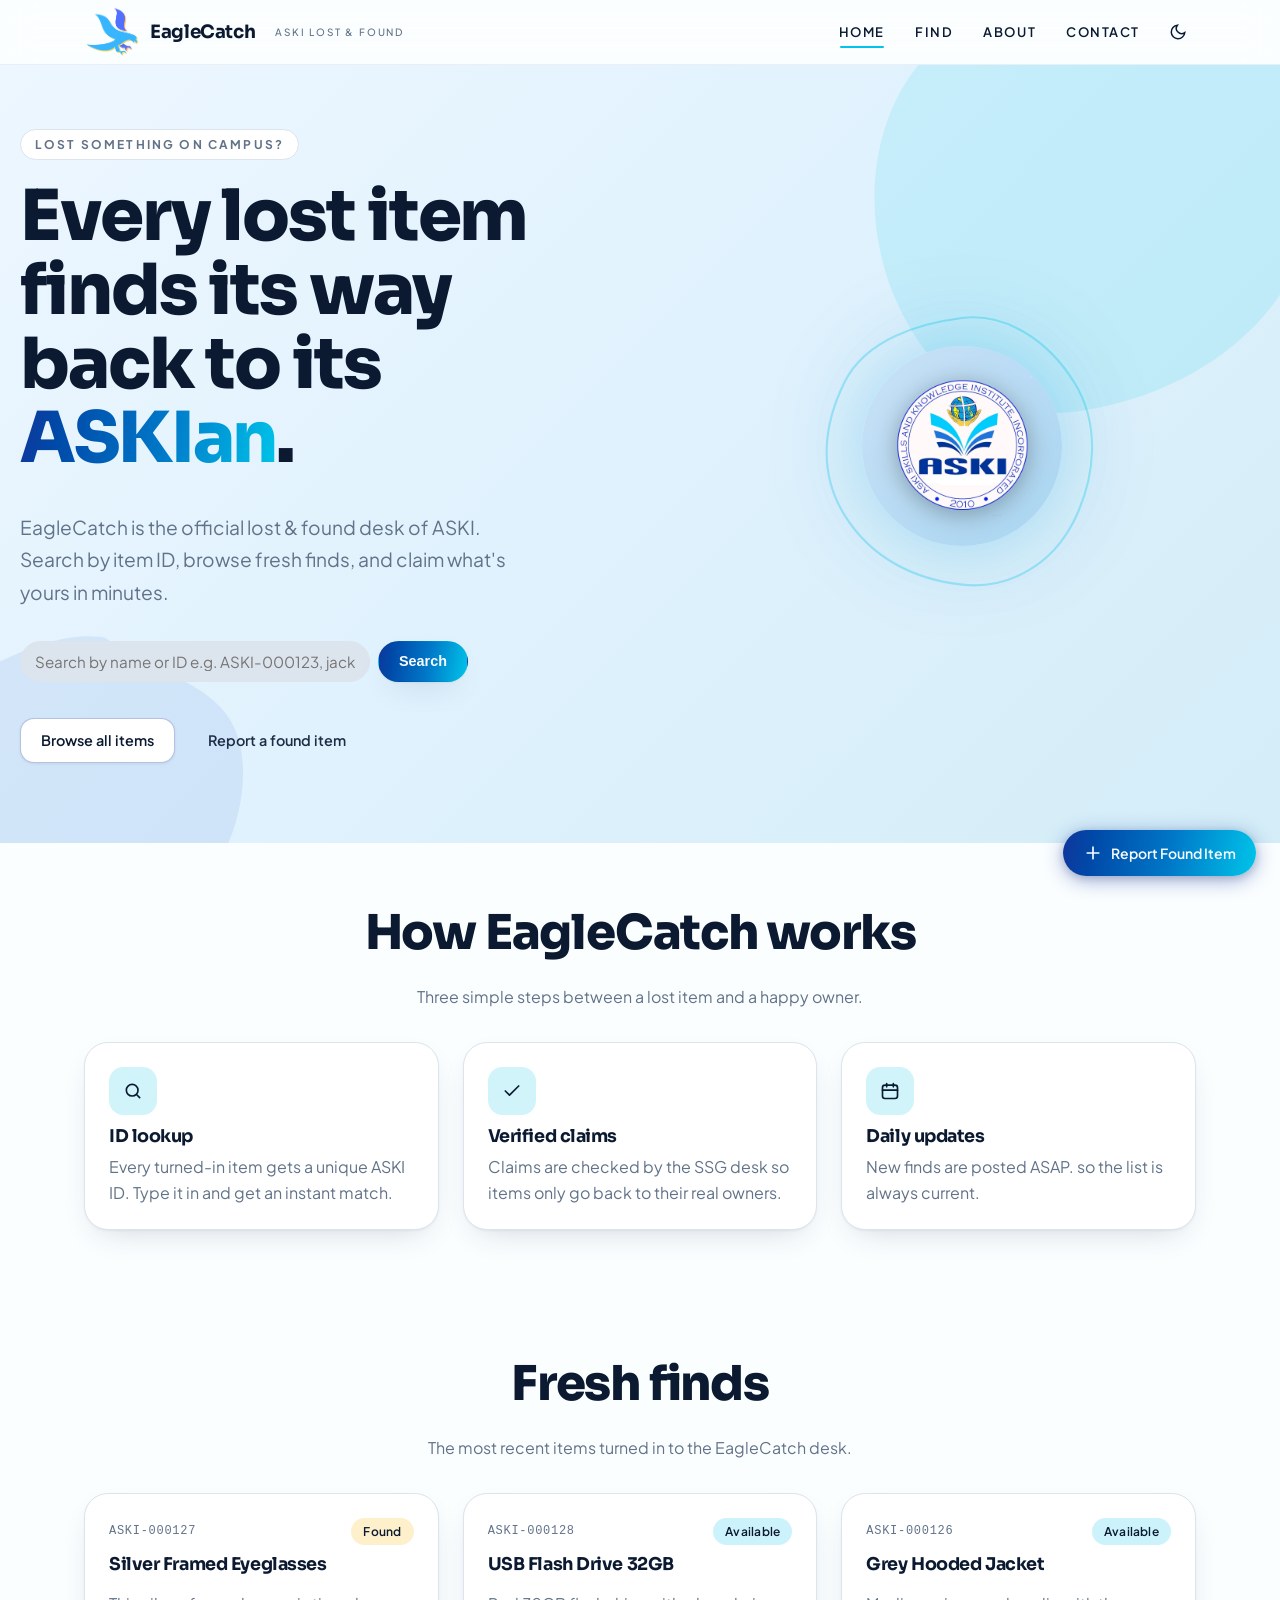
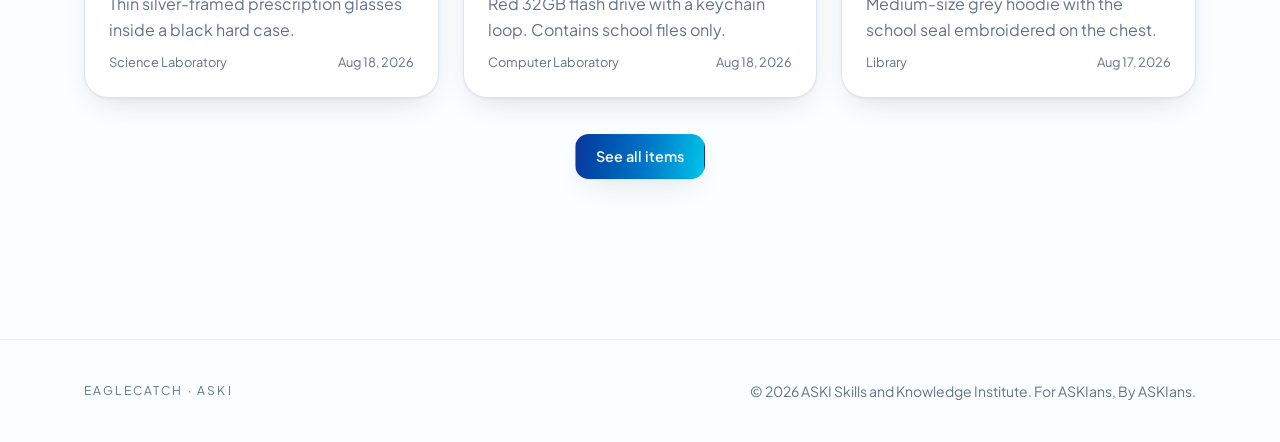
==== commit 5103ab44: "commit bro" ====
--- a/index.html
+++ b/index.html
@@ -21,7 +21,7 @@
       <div class="container">
         <a class="brand" href="index.html">
           <span class="brand-mark">
-            <img src="assets/images/logo.png" alt="Brand Logo" />
+            <img src="assets/images/eaglecatch-logo.png" alt="EagleCatch Logo" />
           </span>
             <span class="brand-name">EagleCatch</span><br />
             <span class="brand-sub">ASKI Lost &amp; Found</span>
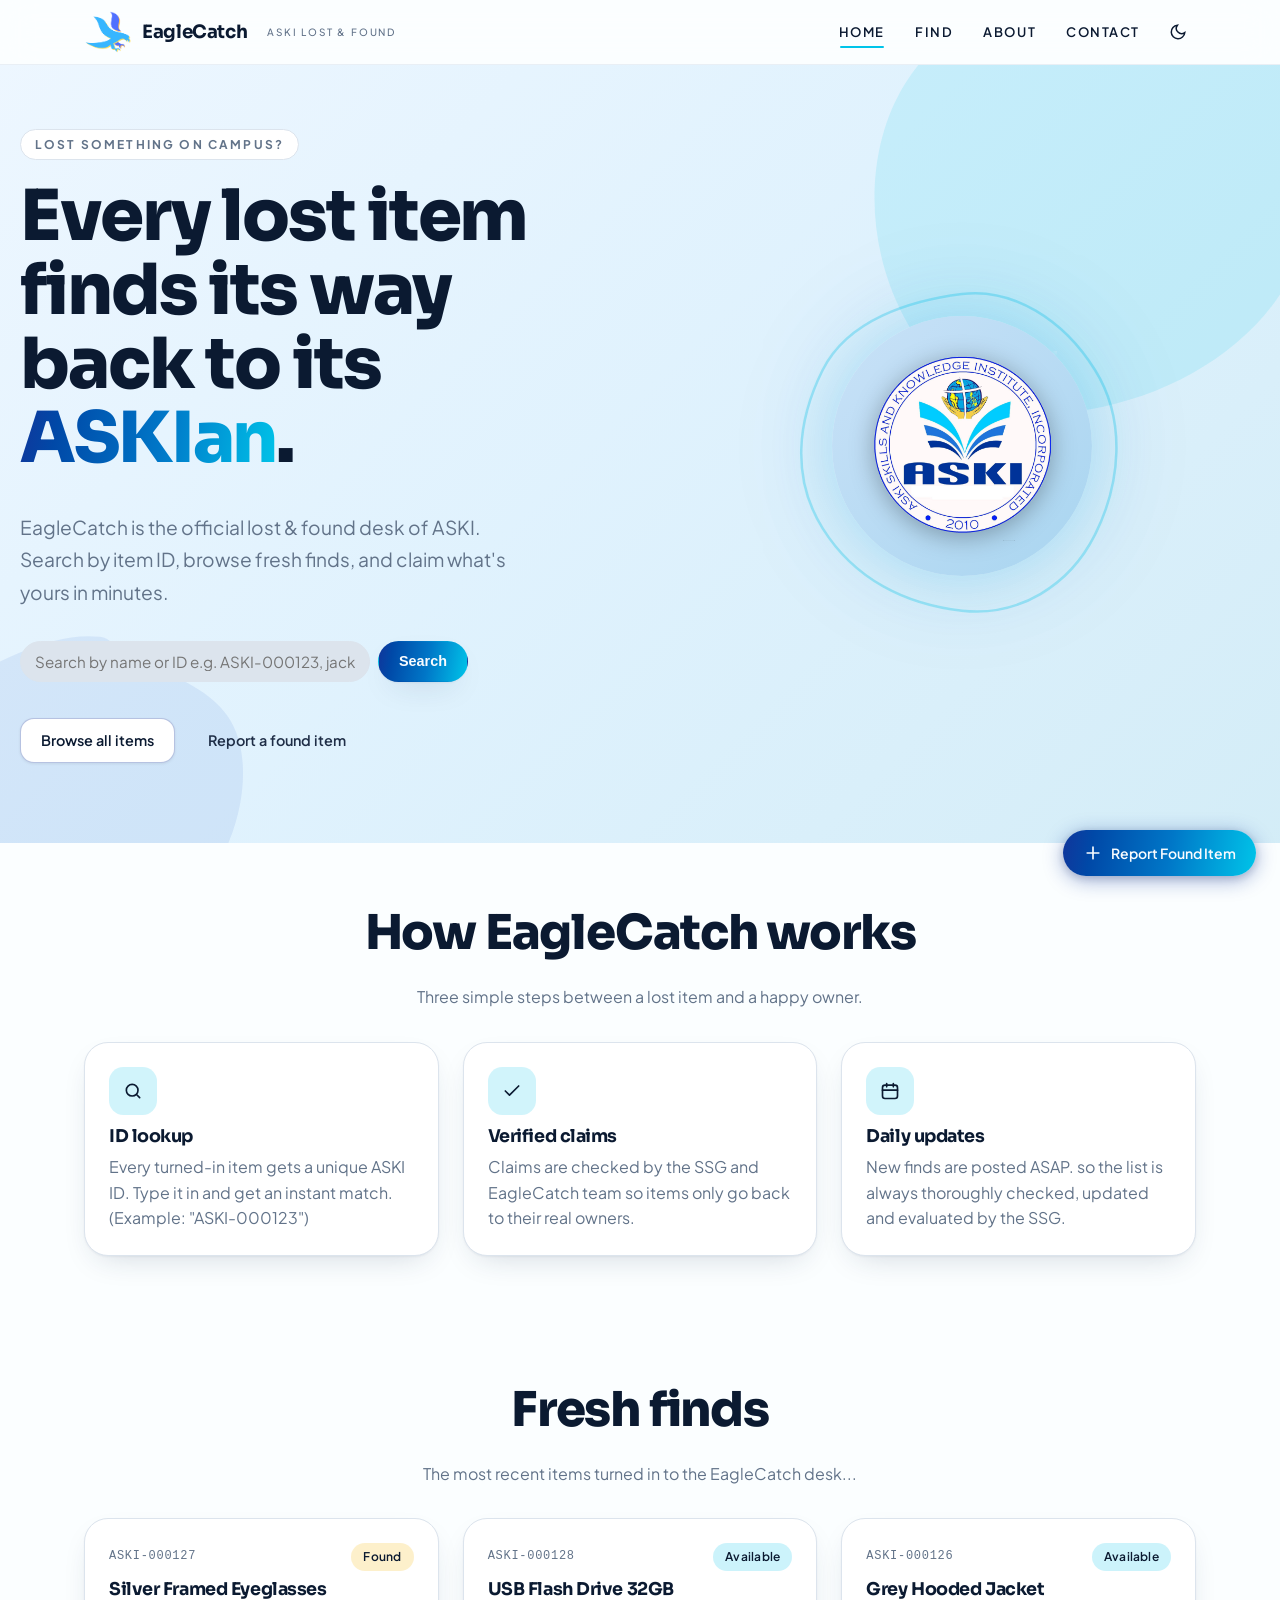
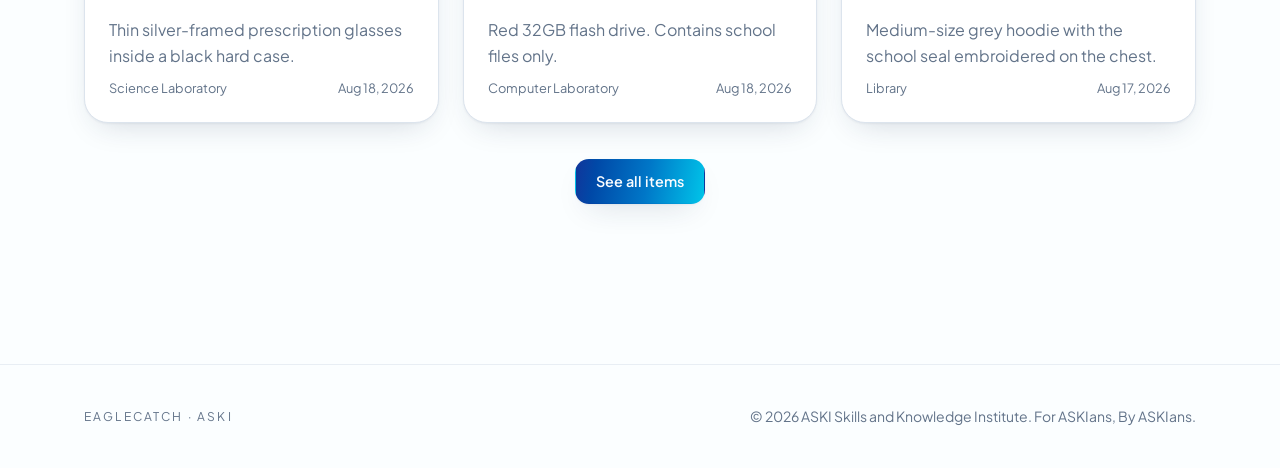
==== commit 72279ee3: "update oijsdfjoisdapoksdixsiocdspdsjpodsa" ====
--- a/index.html
+++ b/index.html
@@ -129,7 +129,7 @@
             <h3>ID lookup</h3>
             <p class="text-muted">
               Every turned-in item gets a unique ASKI ID. Type it in and get an
-              instant match.
+              instant match. (Example: "ASKI-000123")
             </p>
           </article>
           <article class="card card-hover">
@@ -149,7 +149,7 @@
             </div>
             <h3>Verified claims</h3>
             <p class="text-muted">
-              Claims are checked by the SSG desk so items only go back to their
+              Claims are checked by the SSG and EagleCatch team so items only go back to their
               real owners.
             </p>
           </article>
@@ -170,7 +170,7 @@
             </div>
             <h3>Daily updates</h3>
             <p class="text-muted">
-              New finds are posted ASAP. so the list is always current.
+              New finds are posted ASAP. so the list is always thoroughly checked, updated and evaluated by the SSG.
             </p>
           </article>
         </div>
@@ -179,7 +179,7 @@
       <section class="section container">
         <h2 class="section-title">Fresh finds</h2>
         <p class="section-lead">
-          The most recent items turned in to the EagleCatch desk.
+          The most recent items turned in to the EagleCatch desk...
         </p>
         <div class="grid grid-3 mt-8" id="freshFinds"></div>
         <div class="btn-group">
--- a/assets/css/styles.css
+++ b/assets/css/styles.css
@@ -218,9 +218,9 @@
 .brand-mark {
   display: grid;
   place-items: center;
-  width: 3.5rem;
-  height: 3.5rem;
-  border-radius: 50%;
+  width: 3rem;
+  height: 3rem;
+  border-radius: 0.5rem;
   overflow: hidden;
   border: none;
   background: transparent;
@@ -466,8 +466,8 @@
 }
 .hero-logo-blob {
   position: relative;
-  width: 280px;
-  height: 280px;
+  width: 340px;
+  height: 340px;
   display: flex;
   align-items: center;
   justify-content: center;
@@ -480,8 +480,8 @@
   animation: blob-rotate 20s linear infinite;
 }
 .hero-logo-circle {
-  width: 200px;
-  height: 200px;
+  width: 260px;
+  height: 260px;
   border-radius: 50%;
   background: var(--hero-logo-bg);
   display: flex;
@@ -493,8 +493,8 @@
   transition: background 0.4s ease, box-shadow 0.4s ease;
 }
 .hero-logo-circle img {
-  width: 140px;
-  height: 140px;
+  width: 190px;
+  height: 190px;
   object-fit: contain;
   filter: drop-shadow(0 4px 12px oklch(0 0 0 / 0.3));
 }
@@ -612,16 +612,16 @@
     margin-bottom: 1rem;
   }
   .hero-logo-blob {
-    width: 200px;
-    height: 200px;
+    width: 240px;
+    height: 240px;
   }
   .hero-logo-circle {
-    width: 150px;
-    height: 150px;
+    width: 180px;
+    height: 180px;
   }
   .hero-logo-circle img {
-    width: 100px;
-    height: 100px;
+    width: 130px;
+    height: 130px;
   }
   .hero-blob-1 {
     width: 300px;
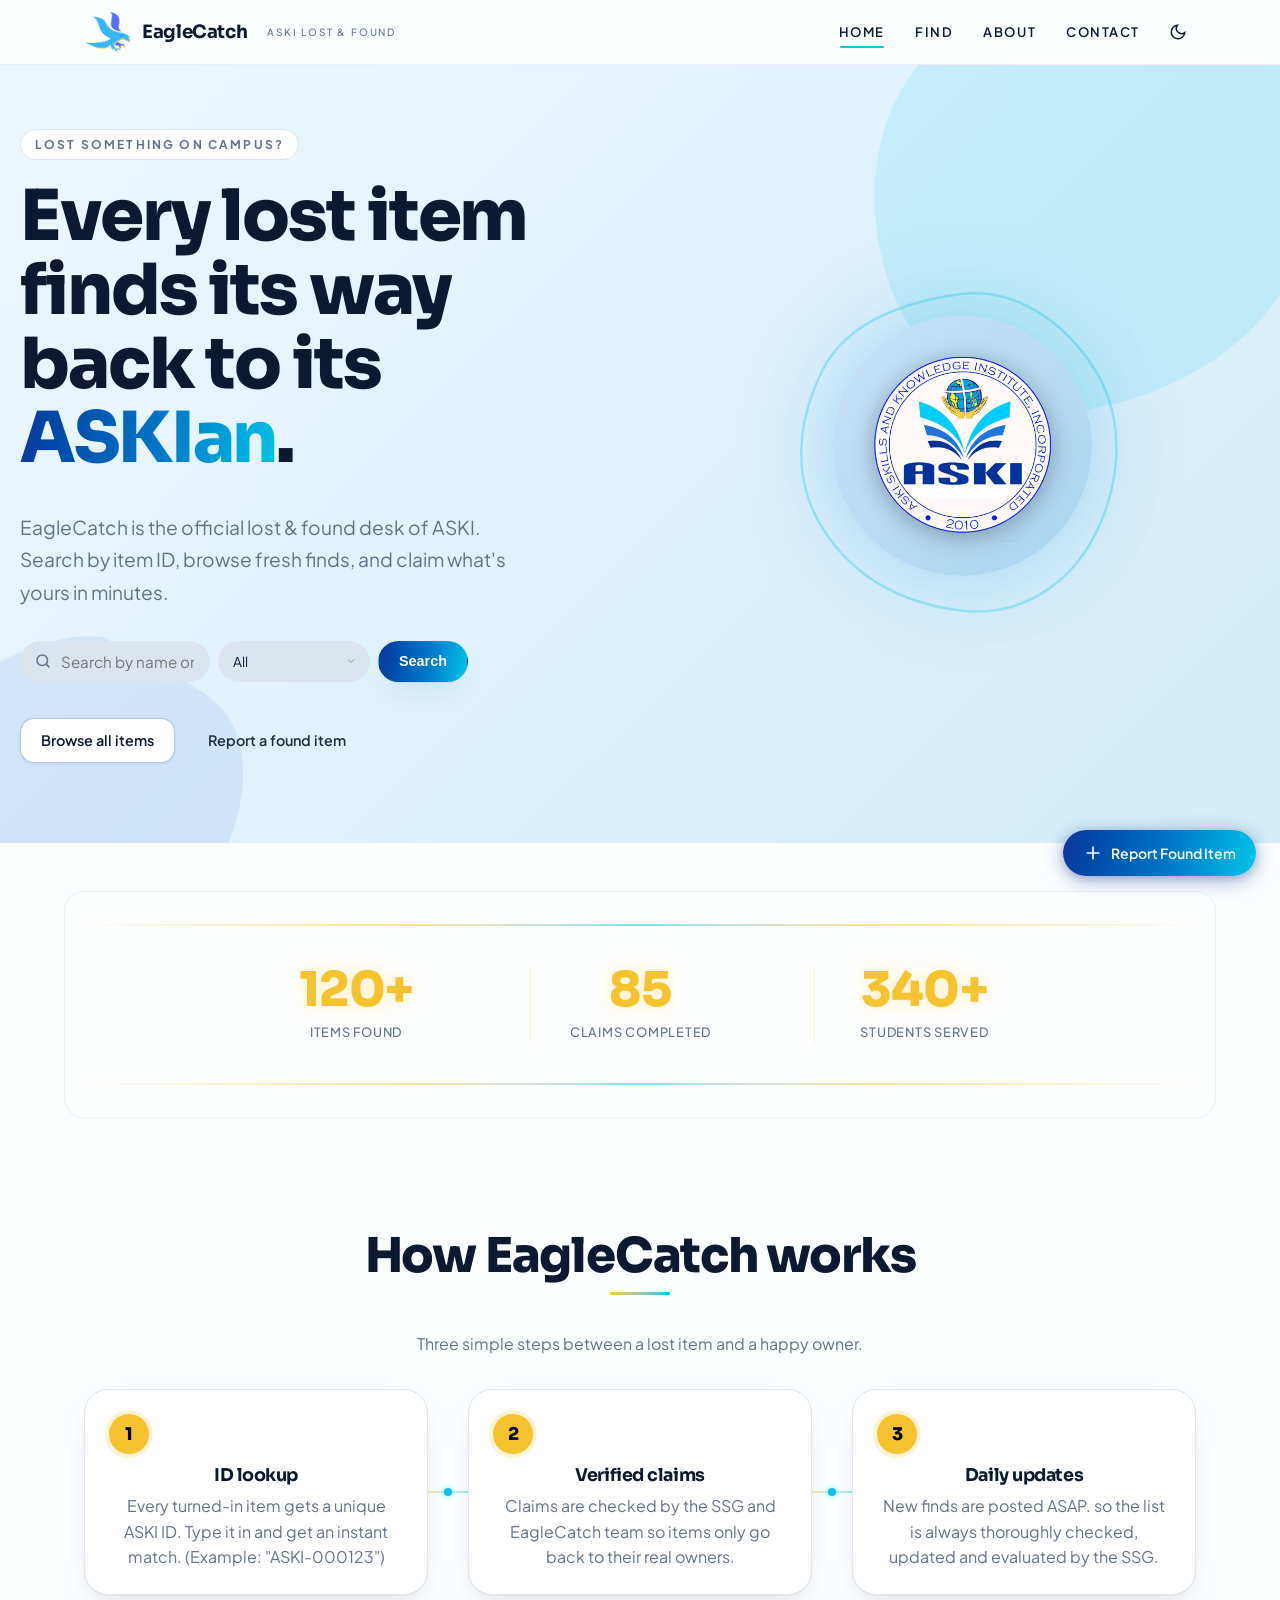
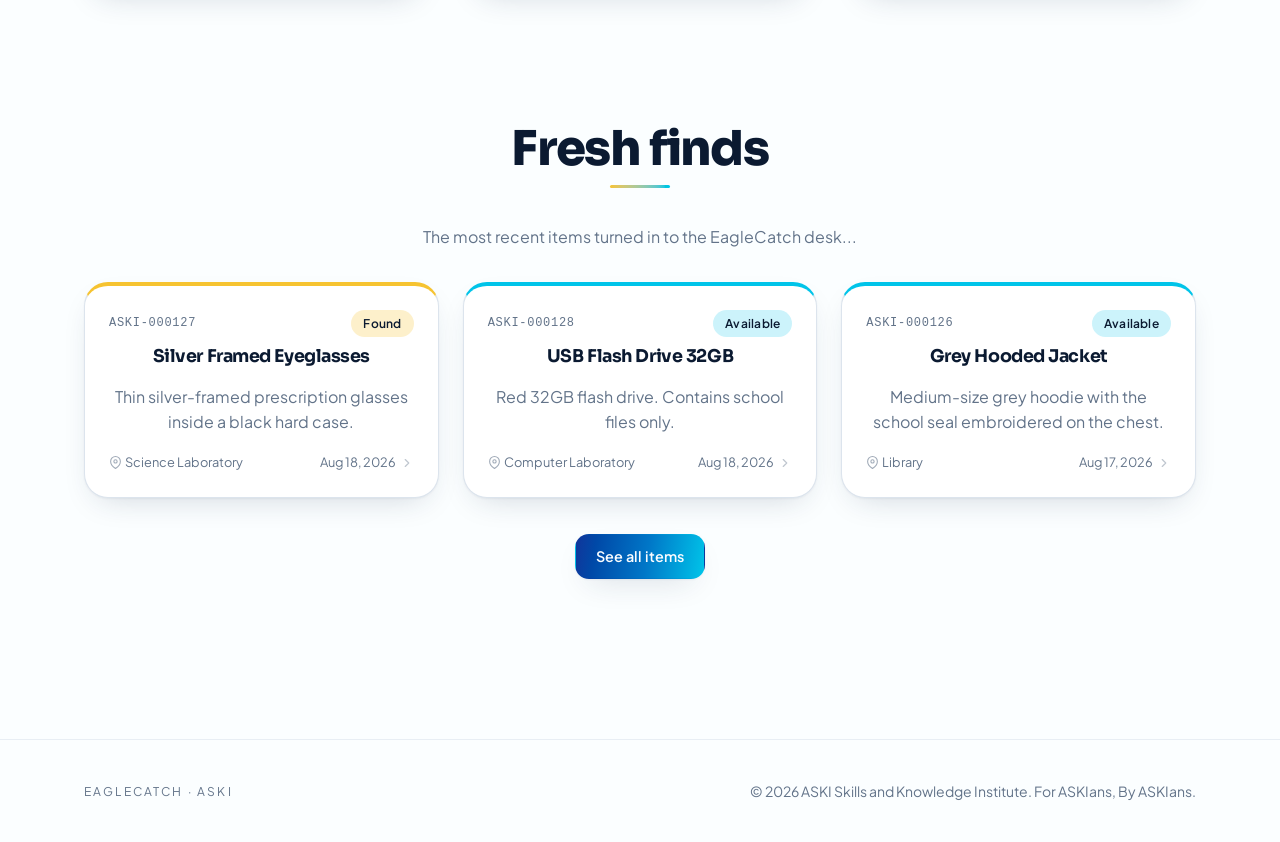
==== commit efbd4e6c: "gg" ====
--- a/index.html
+++ b/index.html
@@ -1,6 +1,7 @@
 <!doctype html>
 <html lang="en" class="dark">
   <head>
+    <meta http-equiv="Cache-Control" content="no-cache, no-store, must-revalidate">
     <meta charset="utf-8" />
     <meta name="viewport" content="width=device-width, initial-scale=1" />
     <title>EagleCatch — ASKI Lost &amp; Found</title>
@@ -14,7 +15,7 @@
       href="https://fonts.googleapis.com/css2?family=Sora:wght@500;600;700;800&family=Plus+Jakarta+Sans:wght@400;500;600;700&display=swap"
       rel="stylesheet"
     />
-    <link rel="stylesheet" href="assets/css/styles.css" />
+    <link rel="stylesheet" href="assets/css/styles.css?v=3" />
   </head>
   <body>
     <header class="site-header">
@@ -76,13 +77,19 @@
             </p>
             <div class="search-wrapper mt-8">
               <form class="search-box" id="heroSearch">
-                <input
-                  class="input"
-                  id="heroQuery"
-                  placeholder="Search by name or ID e.g. ASKI-000123, jacket..."
-                  aria-label="Search items"
-                  autocomplete="off"
-                />
+                <div class="search-input-wrap">
+                  <svg class="search-icon" viewBox="0 0 24 24" width="18" height="18" fill="none" stroke="currentColor" stroke-width="2" stroke-linecap="round"><circle cx="11" cy="11" r="7"/><path d="m20 20-3.5-3.5"/></svg>
+                  <input
+                    class="input search-input"
+                    id="heroQuery"
+                    placeholder="Search by name or ID e.g. ASKI-000123, jacket..."
+                    aria-label="Search items"
+                    autocomplete="off"
+                  />
+                </div>
+                <select class="select hero-cat-select" id="heroCat" aria-label="Filter by category">
+                  <option>All</option>
+                </select>
                 <button class="btn btn-primary" type="submit">Search</button>
               </form>
               <div class="autocomplete" id="heroAutocomplete" hidden></div>
@@ -105,72 +112,56 @@
         </div>
       </section>
 
+      <div class="stats-section">
+        <div class="container">
+          <div class="stats-divider-top"></div>
+          <div class="stats-row" id="statsRow">
+            <div class="stat-item">
+              <div class="stat-number" data-target="120">0</div>
+              <div class="stat-label">Items Found</div>
+            </div>
+            <div class="stat-item">
+              <div class="stat-number" data-target="85">0</div>
+              <div class="stat-label">Claims Completed</div>
+            </div>
+            <div class="stat-item">
+              <div class="stat-number" data-target="340">0</div>
+              <div class="stat-label">Students Served</div>
+            </div>
+          </div>
+          <div class="stats-divider-bottom"></div>
+        </div>
+      </div>
+
       <section class="section container">
         <h2 class="section-title">How EagleCatch works</h2>
         <p class="section-lead">
           Three simple steps between a lost item and a happy owner.
-        </p>
-        <div class="grid grid-3 mt-8">
-          <article class="card card-hover">
-            <div class="icon-tile">
-              <svg
-                viewBox="0 0 24 24"
-                width="20"
-                height="20"
-                fill="none"
-                stroke="currentColor"
-                stroke-width="2"
-                stroke-linecap="round"
-              >
-                <circle cx="11" cy="11" r="7" />
-                <path d="m20 20-3.5-3.5" />
-              </svg>
-            </div>
+        </p>        <div class="steps-row mt-8">
+          <article class="card card-hover step-card">
+            <div class="step-number">1</div>
             <h3>ID lookup</h3>
             <p class="text-muted">
               Every turned-in item gets a unique ASKI ID. Type it in and get an
               instant match. (Example: "ASKI-000123")
             </p>
           </article>
-          <article class="card card-hover">
-            <div class="icon-tile">
-              <svg
-                viewBox="0 0 24 24"
-                width="20"
-                height="20"
-                fill="none"
-                stroke="currentColor"
-                stroke-width="2"
-                stroke-linecap="round"
-                stroke-linejoin="round"
-              >
-                <path d="M20 6 9 17l-5-5" />
-              </svg>
-            </div>
+          <div class="step-connector" aria-hidden="true"></div>
+          <article class="card card-hover step-card">
+            <div class="step-number">2</div>
             <h3>Verified claims</h3>
             <p class="text-muted">
               Claims are checked by the SSG and EagleCatch team so items only go back to their
               real owners.
             </p>
           </article>
-          <article class="card card-hover">
-            <div class="icon-tile">
-              <svg
-                viewBox="0 0 24 24"
-                width="20"
-                height="20"
-                fill="none"
-                stroke="currentColor"
-                stroke-width="2"
-                stroke-linecap="round"
-              >
-                <rect x="3" y="5" width="18" height="16" rx="3" />
-                <path d="M8 3v4M16 3v4M3 11h18" />
-              </svg>
-            </div>
+          <div class="step-connector" aria-hidden="true"></div>
+          <article class="card card-hover step-card">
+            <div class="step-number">3</div>
             <h3>Daily updates</h3>
             <p class="text-muted">
-              New finds are posted ASAP. so the list is always thoroughly checked, updated and evaluated by the SSG.
+              New finds are posted ASAP. so the list is always thoroughly checked, updated
+              and evaluated by the SSG.
             </p>
           </article>
         </div>
@@ -197,8 +188,8 @@
       </div>
     </footer>
     <script src="assets/js/data.js"></script>
-    <script src="assets/js/main.js"></script>
-    <script src="assets/js/home.js"></script>
+    <script src="assets/js/main.js?v=4"></script>
+    <script src="assets/js/home.js?v=5"></script>
 
     <a href="contact.html" class="floating-cta" aria-label="Report a found item">
       <svg viewBox="0 0 24 24" width="20" height="20" fill="none" stroke="currentColor" stroke-width="2" stroke-linecap="round" stroke-linejoin="round"><path d="M12 5v14M5 12h14"/></svg>
--- a/assets/css/styles.css
+++ b/assets/css/styles.css
@@ -186,6 +186,7 @@
   color: transparent;
 }
 
+
 .shadow-soft {
   box-shadow: var(--shadow-soft);
 }
@@ -457,6 +458,109 @@
 .hero-content .btn-group {
   justify-content: flex-start;
 }
+
+/* Hero entrance animations */
+.hero-content .eyebrow,
+.hero-content h1,
+.hero-content .lead,
+.hero-content .search-wrapper,
+.hero-content .btn-group {
+  opacity: 0;
+  transform: translateY(24px);
+  animation: hero-fade-up 0.7s cubic-bezier(0.22, 1, 0.36, 1) forwards;
+}
+.hero-content .eyebrow   { animation-delay: 0.1s; }
+.hero-content h1         { animation-delay: 0.25s; }
+.hero-content .lead      { animation-delay: 0.4s; }
+.hero-content .search-wrapper { animation-delay: 0.55s; }
+.hero-content .btn-group { animation-delay: 0.7s; }
+
+.hero-visual {
+  opacity: 0;
+  transform: translateX(40px);
+  animation: hero-fade-left 0.8s cubic-bezier(0.22, 1, 0.36, 1) 0.3s forwards;
+}
+
+@keyframes hero-fade-up {
+  to {
+    opacity: 1;
+    transform: translateY(0);
+  }
+}
+@keyframes hero-fade-left {
+  to {
+    opacity: 1;
+    transform: translateX(0);
+  }
+}
+
+/* Stat counters */
+/* Stats section wrapper */
+.stats-section {
+  position: relative;
+  padding: 3rem 0;
+}
+.stats-section .container {
+  background: color-mix(in oklab, var(--card) 60%, transparent);
+  border: 1px solid color-mix(in oklab, var(--border) 50%, transparent);
+  border-radius: var(--radius-xl);
+  padding: 2rem 0;
+}
+.stats-divider-top,
+.stats-divider-bottom {
+  height: 2px;
+  background: linear-gradient(90deg, transparent, var(--gold) 30%, var(--accent) 50%, var(--gold) 70%, transparent);
+  opacity: 0.5;
+}
+.stats-row {
+  display: flex;
+  justify-content: center;
+  align-items: center;
+  gap: 4rem;
+  padding: 2.5rem 0;
+  flex-wrap: nowrap;
+}
+.stat-item {
+  text-align: center;
+  min-width: 160px;
+  flex: 1;
+  max-width: 220px;
+}
+.stat-number {
+  font-family: 'Sora', ui-sans-serif, system-ui, sans-serif;
+  font-size: 3rem;
+  font-weight: 800;
+  color: var(--gold);
+  line-height: 1;
+  letter-spacing: -0.02em;
+  text-shadow: 0 0 20px color-mix(in oklab, var(--gold) 30%, transparent);
+}
+.stat-label {
+  font-size: 0.8rem;
+  font-weight: 500;
+  color: var(--muted-foreground);
+  margin-top: 0.5rem;
+  letter-spacing: 0.06em;
+  text-transform: uppercase;
+}
+.stat-item + .stat-item {
+  border-left: 1px solid color-mix(in oklab, var(--gold) 20%, transparent);
+}
+@media (max-width: 640px) {
+  .stats-row {
+    gap: 1.5rem;
+    flex-wrap: wrap;
+  }
+  .stat-number {
+    font-size: 2.25rem;
+  }
+  .stat-item {
+    min-width: 100px;
+  }
+  .stat-item + .stat-item {
+    border-left: none;
+  }
+}
 .hero-visual {
   position: relative;
   display: flex;
@@ -852,15 +956,73 @@
   border-radius: 9999px;
 }
 
+/* Search icon inside input */
+.search-input-wrap {
+  position: relative;
+  flex: 1;
+  min-width: 0;
+}
+.search-input-wrap .search-icon {
+  position: absolute;
+  left: 0.85rem;
+  top: 50%;
+  transform: translateY(-50%);
+  color: var(--muted-foreground);
+  pointer-events: none;
+  z-index: 1;
+}
+.search-input-wrap .search-input {
+  padding-left: 2.5rem;
+}
+
+/* Hero category dropdown */
+.hero-cat-select {
+  width: auto;
+  min-width: 8rem;
+  padding: 0.65rem 2rem 0.65rem 0.9rem;
+  border-radius: 9999px;
+  font-size: 0.85rem;
+  background: var(--input);
+  appearance: none;
+  background-image: url("data:image/svg+xml,%3Csvg width='12' height='12' viewBox='0 0 24 24' fill='none' stroke='%23999' stroke-width='2' xmlns='http://www.w3.org/2000/svg'%3E%3Cpath d='M6 9l6 6 6-6'/%3E%3C/svg%3E");
+  background-repeat: no-repeat;
+  background-position: right 0.75rem center;
+  cursor: pointer;
+}
+.hero-cat-select:focus {
+  outline: none;
+  border-color: var(--ring);
+  box-shadow: 0 0 0 3px color-mix(in oklab, var(--ring) 30%, transparent);
+}
+@media (max-width: 768px) {
+  .hero-cat-select {
+    width: 100%;
+    min-width: 0;
+    border-radius: var(--radius-md);
+  }
+}
+
 /* ---------- Section spacing ---------- */
 .section {
   padding-block: 4rem;
+  text-align: center;
 }
 .section-title {
   font-size: clamp(2rem, 4.5vw, 3rem);
   font-weight: 800;
   text-align: center;
   letter-spacing: -0.025em;
+  display: inline-block;
+  position: relative;
+}
+.section-title::after {
+  content: '';
+  display: block;
+  width: 60px;
+  height: 3px;
+  margin: 0.6rem auto 0;
+  border-radius: 2px;
+  background: linear-gradient(90deg, var(--gold), var(--accent));
 }
 .section-lead {
   max-width: 40rem;
@@ -888,6 +1050,34 @@
   display: flex;
   flex-direction: column;
   gap: 0.6rem;
+  border-top: 4px solid transparent;
+  transition: var(--transition-smooth);
+}
+.item-card.strip-available {
+  border-top-color: var(--cyan-accent);
+}
+.item-card.strip-found {
+  border-top-color: var(--gold);
+}
+.item-card.strip-claimed {
+  border-top-color: var(--muted-foreground);
+}
+.item-card-footer {
+  margin-top: auto;
+  padding-top: 0.5rem;
+}
+.item-card-location {
+  font-size: 0.8rem !important;
+}
+.item-card-date {
+  font-size: 0.8rem !important;
+  display: inline-flex;
+  align-items: center;
+  gap: 0.25rem;
+}
+.item-card:hover .chevron-icon,
+.item-card:hover svg:last-child {
+  opacity: 0.8;
 }
 .item-card .row {
   display: flex;
@@ -976,6 +1166,87 @@
 .card p {
   margin: 0;
   line-height: 1.6;
+}
+
+/* ---------- Steps row ---------- */
+.steps-row {
+  display: flex;
+  align-items: stretch;
+  gap: 0;
+}
+.step-card {
+  flex: 1;
+  min-width: 0;
+  position: relative;
+}
+.step-number {
+  width: 2.5rem;
+  height: 2.5rem;
+  border-radius: 50%;
+  background: var(--gold);
+  color: oklch(0.15 0.05 265);
+  font-family: var(--font-display);
+  font-weight: 800;
+  font-size: 1.1rem;
+  display: grid;
+  place-items: center;
+  margin-bottom: 0.75rem;
+  box-shadow: 0 0 0 4px color-mix(in oklab, var(--gold) 20%, transparent);
+}
+.step-connector {
+  width: 2.5rem;
+  flex-shrink: 0;
+  display: flex;
+  align-items: center;
+  justify-content: center;
+  position: relative;
+}
+.step-connector::before {
+  content: '';
+  position: absolute;
+  top: 50%;
+  left: 0;
+  right: 0;
+  height: 2px;
+  background: linear-gradient(90deg, var(--gold), var(--accent));
+  opacity: 0.4;
+  transform: translateY(-50%);
+}
+.step-connector::after {
+  content: '';
+  width: 8px;
+  height: 8px;
+  border-radius: 50%;
+  background: var(--accent);
+  position: relative;
+  z-index: 1;
+  box-shadow: 0 0 6px color-mix(in oklab, var(--accent) 40%, transparent);
+}
+@media (max-width: 768px) {
+  .steps-row {
+    flex-direction: column;
+    gap: 0;
+  }
+  .step-card {
+    flex: none;
+  }
+  .step-connector {
+    width: 100%;
+    height: 2rem;
+    flex-direction: column;
+  }
+  .step-connector::before {
+    top: 0;
+    bottom: 0;
+    left: 50%;
+    right: auto;
+    width: 2px;
+    height: 100%;
+    transform: translateX(-50%);
+  }
+  .step-connector::after {
+    /* dot stays centered */
+  }
 }
 .form-grid {
   display: grid;
@@ -1052,4 +1323,17 @@
   .hero-logo-circle {
     transition: none;
   }
-}
+  .hero-content .eyebrow,
+  .hero-content h1,
+  .hero-content .lead,
+  .hero-content .search-wrapper,
+  .hero-content .btn-group,
+  .hero-visual {
+    animation: none;
+    opacity: 1;
+    transform: none;
+  }
+  .stat-number {
+    animation: none;
+  }
+}
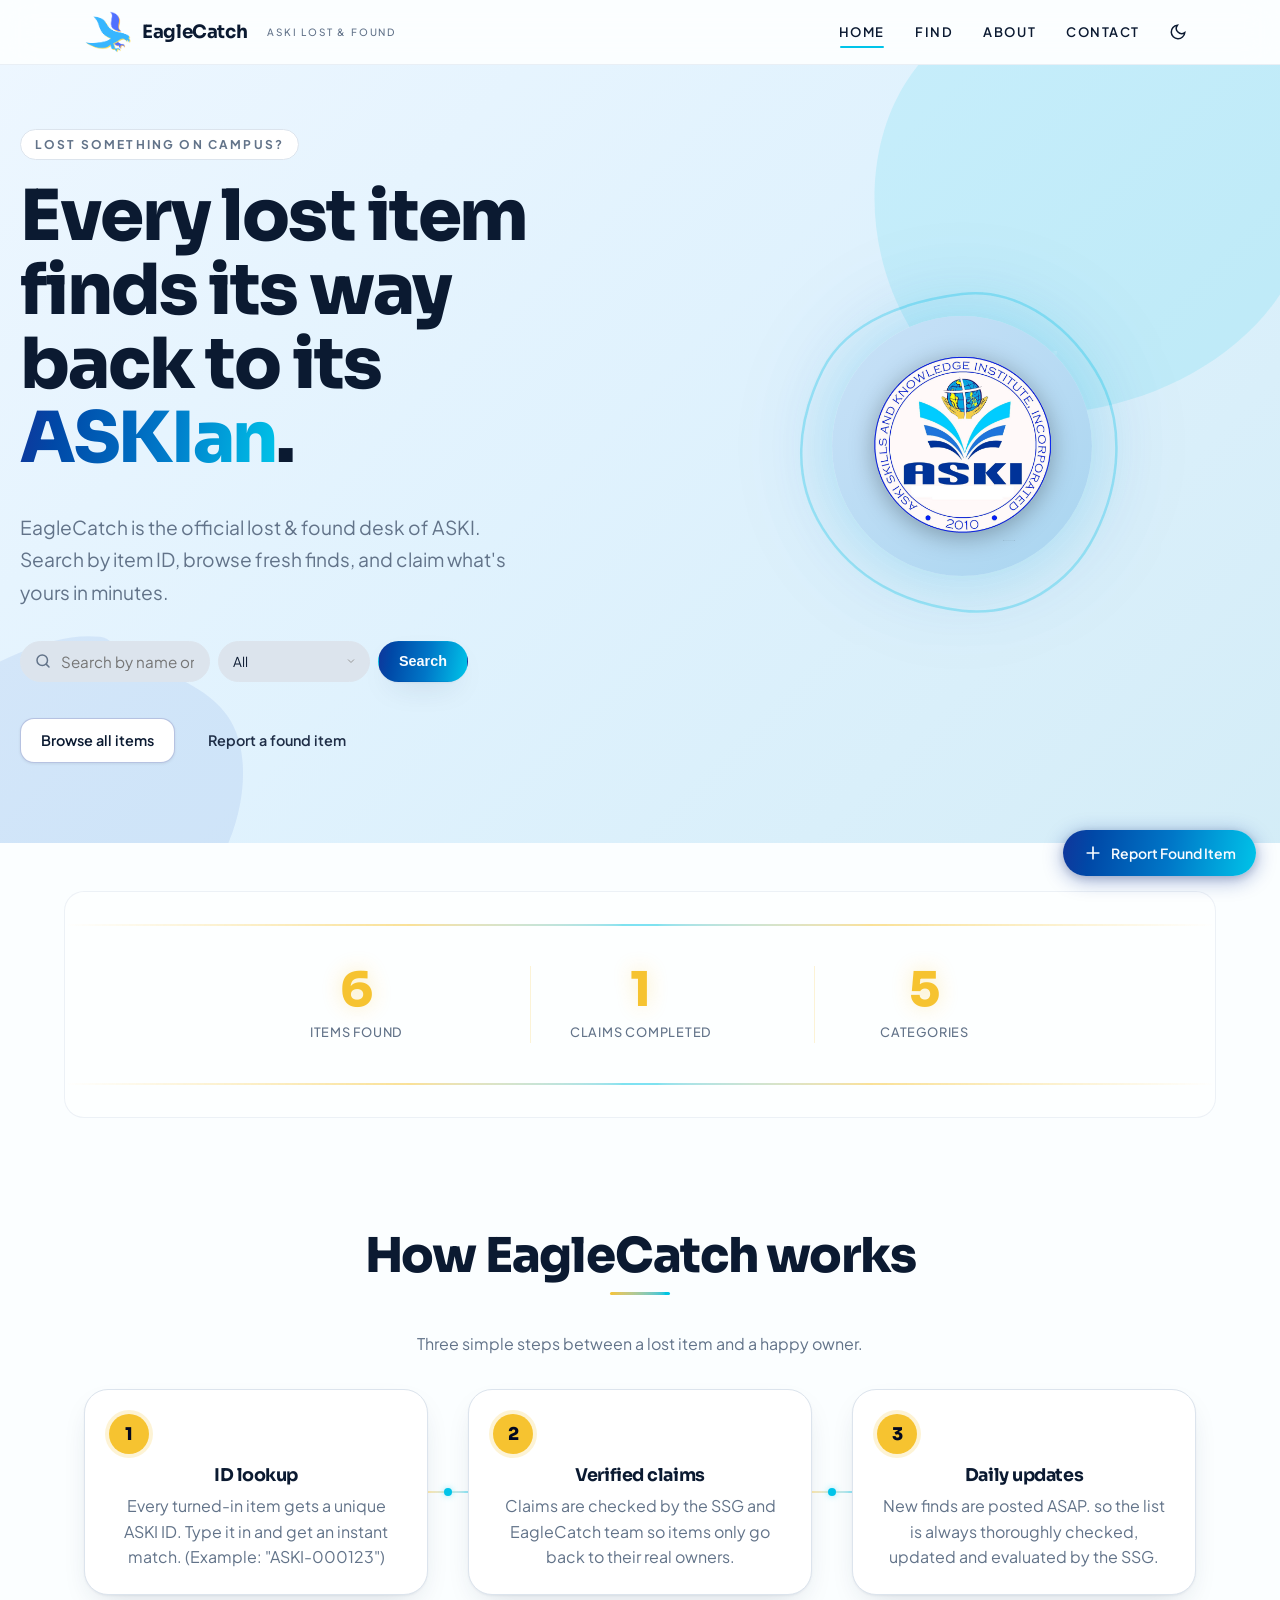
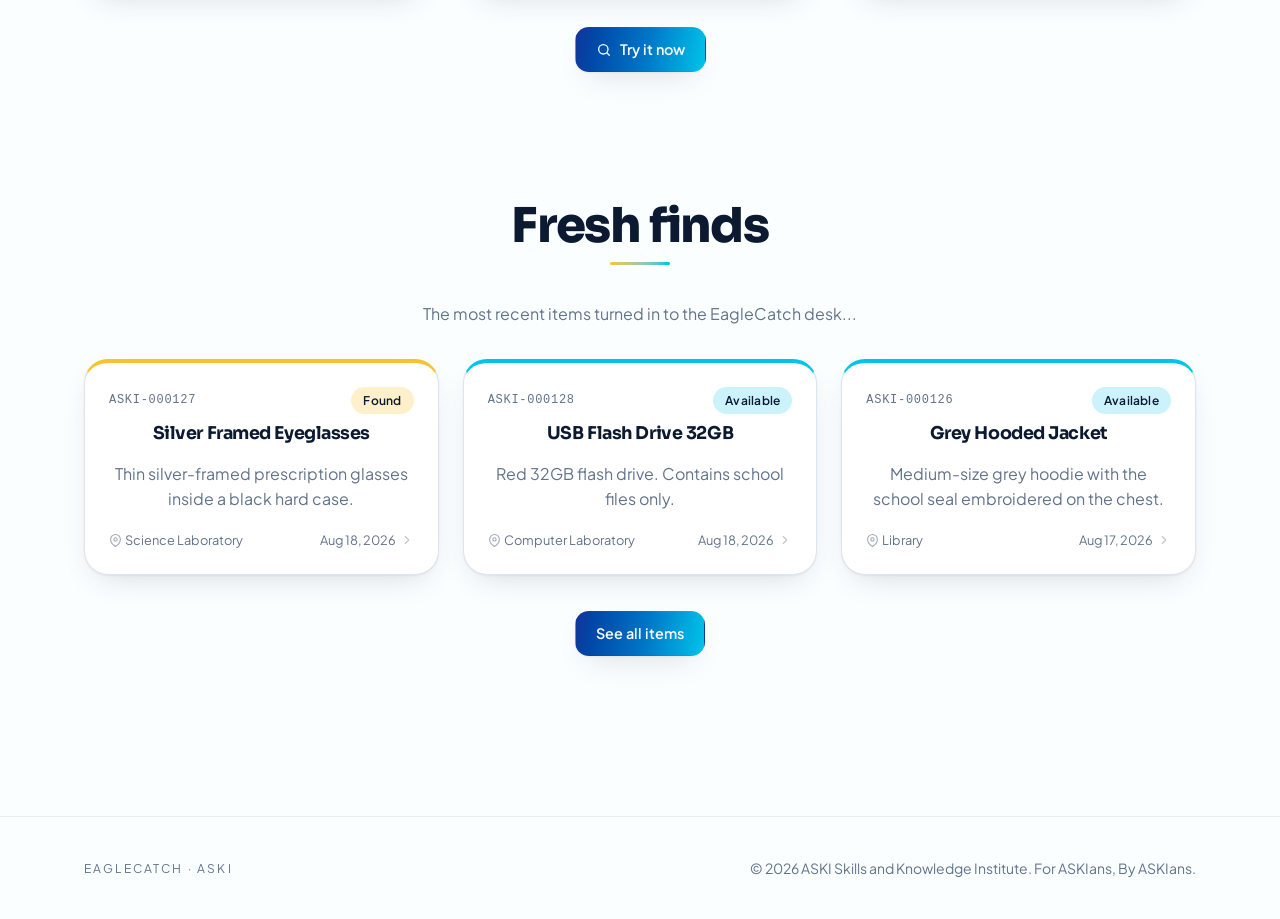
==== commit 5ab81236: "new update after fixing upmsomestuff like hero sections and suc" ====
--- a/index.html
+++ b/index.html
@@ -15,9 +15,10 @@
       href="https://fonts.googleapis.com/css2?family=Sora:wght@500;600;700;800&family=Plus+Jakarta+Sans:wght@400;500;600;700&display=swap"
       rel="stylesheet"
     />
-    <link rel="stylesheet" href="assets/css/styles.css?v=3" />
+    <link rel="stylesheet" href="assets/css/styles.css?v=4" />
   </head>
   <body>
+    <a href="#main-content" class="skip-link">Skip to content</a>
     <header class="site-header">
       <div class="container">
         <a class="brand" href="index.html">
@@ -52,7 +53,7 @@
         </button>
       </div>
     </header>
-    <main>
+    <main id="main-content">
       <section class="hero hero-split">
         <div class="hero-blob hero-blob-1">
           <svg viewBox="0 0 200 200" xmlns="http://www.w3.org/2000/svg">
@@ -96,7 +97,7 @@
             </div>
             <div class="btn-group">
               <a class="btn btn-outline" href="find.html">Browse all items</a>
-              <a class="btn btn-ghost" href="contact.html">Report a found item</a>
+              <a class="btn btn-ghost" href="report.html">Report a found item</a>
             </div>
           </div>
           <div class="hero-visual">
@@ -117,16 +118,16 @@
           <div class="stats-divider-top"></div>
           <div class="stats-row" id="statsRow">
             <div class="stat-item">
-              <div class="stat-number" data-target="120">0</div>
+              <div class="stat-number" data-stat="total">0</div>
               <div class="stat-label">Items Found</div>
             </div>
             <div class="stat-item">
-              <div class="stat-number" data-target="85">0</div>
+              <div class="stat-number" data-stat="claimed">0</div>
               <div class="stat-label">Claims Completed</div>
             </div>
             <div class="stat-item">
-              <div class="stat-number" data-target="340">0</div>
-              <div class="stat-label">Students Served</div>
+              <div class="stat-number" data-stat="categories">0</div>
+              <div class="stat-label">Categories</div>
             </div>
           </div>
           <div class="stats-divider-bottom"></div>
@@ -164,6 +165,12 @@
               and evaluated by the SSG.
             </p>
           </article>
+        </div>
+        <div class="btn-group mt-8">
+          <a class="btn btn-primary" href="find.html">
+            <svg viewBox="0 0 24 24" width="16" height="16" fill="none" stroke="currentColor" stroke-width="2" stroke-linecap="round"><circle cx="11" cy="11" r="7"/><path d="m20 20-3.5-3.5"/></svg>
+            Try it now
+          </a>
         </div>
       </section>
 
@@ -188,10 +195,10 @@
       </div>
     </footer>
     <script src="assets/js/data.js"></script>
-    <script src="assets/js/main.js?v=4"></script>
+    <script src="assets/js/main.js?v=5"></script>
     <script src="assets/js/home.js?v=5"></script>
 
-    <a href="contact.html" class="floating-cta" aria-label="Report a found item">
+    <a href="report.html" class="floating-cta" aria-label="Report a found item">
       <svg viewBox="0 0 24 24" width="20" height="20" fill="none" stroke="currentColor" stroke-width="2" stroke-linecap="round" stroke-linejoin="round"><path d="M12 5v14M5 12h14"/></svg>
       <span>Report Found Item</span>
     </a>
--- a/assets/css/styles.css
+++ b/assets/css/styles.css
@@ -118,6 +118,24 @@
   scroll-behavior: smooth;
 }
 
+/* Skip to content link (accessibility) */
+.skip-link {
+  position: absolute;
+  top: -100%;
+  left: 1rem;
+  z-index: 100;
+  padding: 0.75rem 1.25rem;
+  background: var(--primary);
+  color: var(--primary-foreground);
+  font-weight: 600;
+  border-radius: var(--radius-md);
+  text-decoration: none;
+  transition: top 0.2s ease;
+}
+.skip-link:focus {
+  top: 0.5rem;
+}
+
 body {
   margin: 0;
   background-color: var(--background);
@@ -1000,6 +1018,13 @@
     min-width: 0;
     border-radius: var(--radius-md);
   }
+  .filters .field {
+    min-width: 0;
+    width: 100%;
+  }
+  .filters .search-input-wrap {
+    min-width: 0;
+  }
 }
 
 /* ---------- Section spacing ---------- */
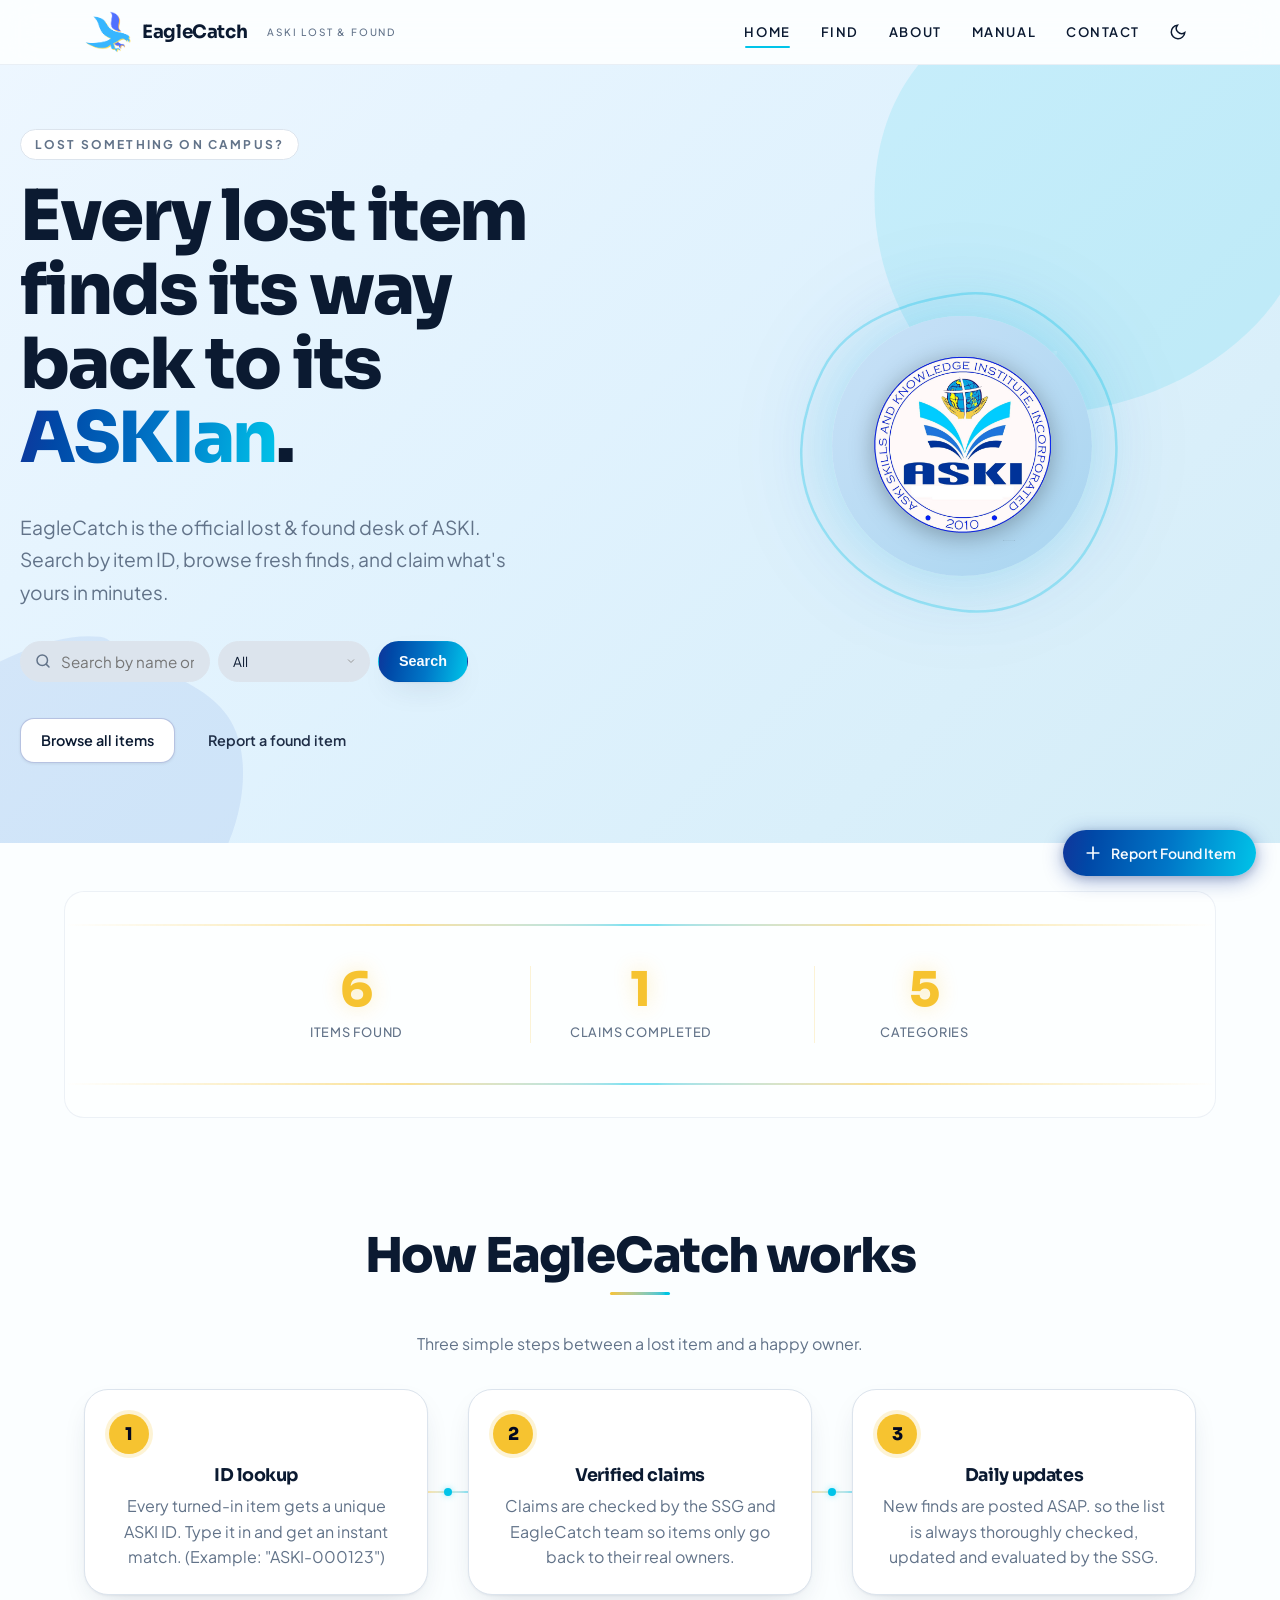
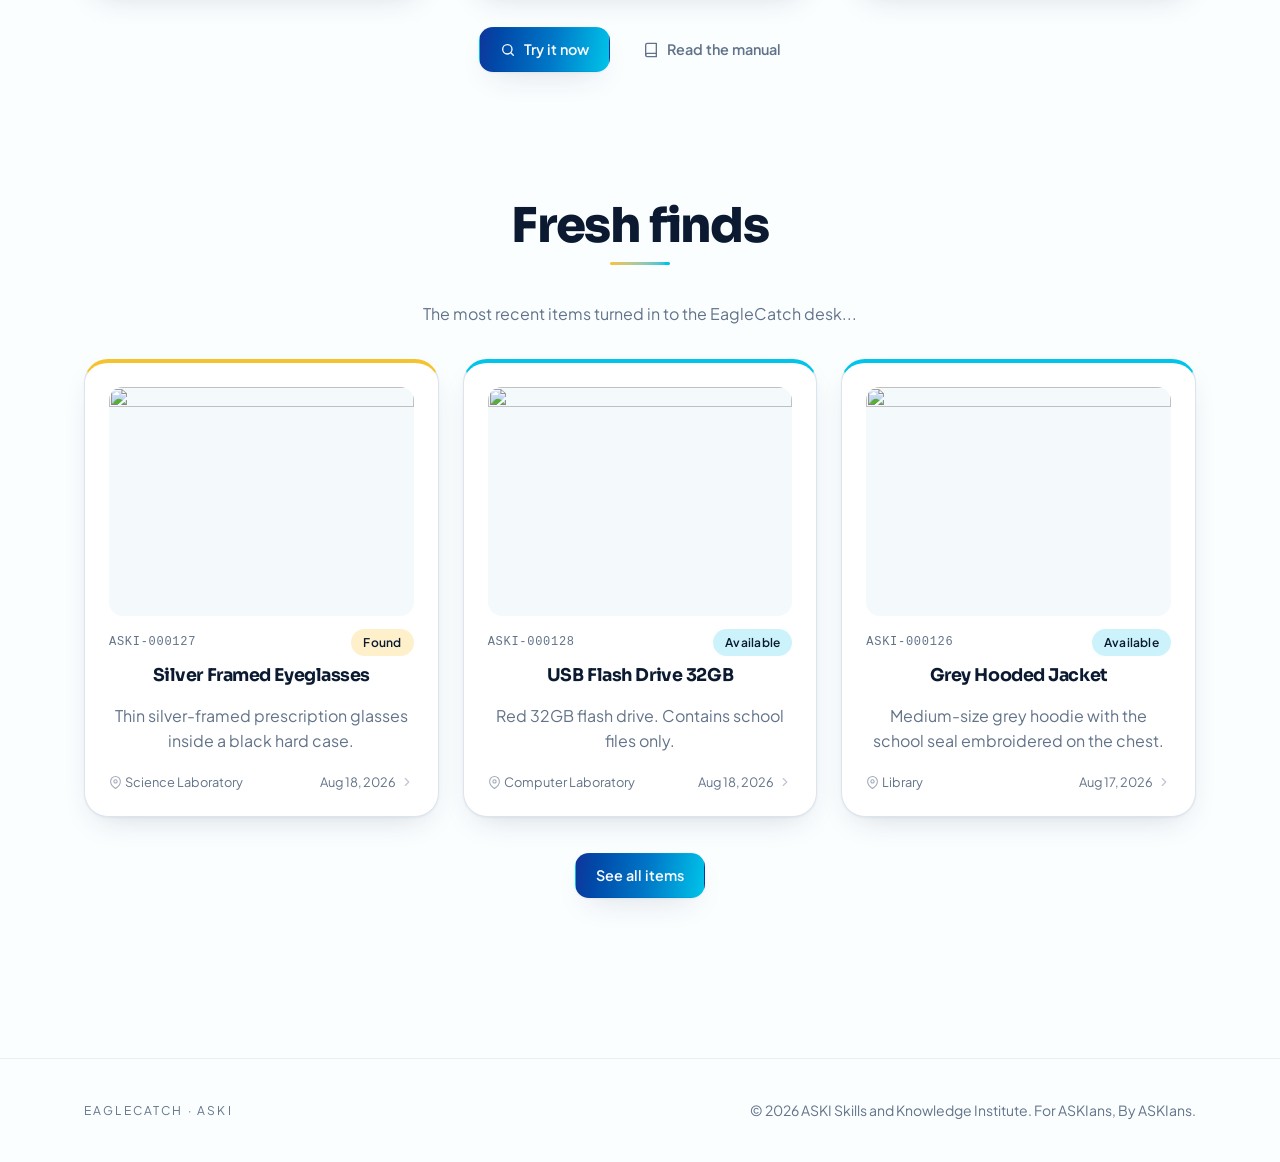
==== commit 3395d28a: "gg" ====
--- a/index.html
+++ b/index.html
@@ -4,6 +4,7 @@
     <meta http-equiv="Cache-Control" content="no-cache, no-store, must-revalidate">
     <meta charset="utf-8" />
     <meta name="viewport" content="width=device-width, initial-scale=1" />
+    <link rel="icon" type="image/svg+xml" href="assets/images/favicon.svg" />
     <title>EagleCatch — ASKI Lost &amp; Found</title>
     <meta
       name="description"
@@ -15,7 +16,7 @@
       href="https://fonts.googleapis.com/css2?family=Sora:wght@500;600;700;800&family=Plus+Jakarta+Sans:wght@400;500;600;700&display=swap"
       rel="stylesheet"
     />
-    <link rel="stylesheet" href="assets/css/styles.css?v=4" />
+    <link rel="stylesheet" href="assets/css/styles.css?v=5" />
   </head>
   <body>
     <a href="#main-content" class="skip-link">Skip to content</a>
@@ -32,7 +33,7 @@
         <nav class="nav" id="nav">
           <a href="index.html" class="active">Home</a
           ><a href="find.html">Find</a><a href="about.html">About</a
-          ><a href="contact.html">Contact</a>
+          ><a href="user-manual.html">Manual</a><a href="contact.html">Contact</a>
         </nav>
         <button
           class="nav-toggle"
@@ -171,6 +172,10 @@
             <svg viewBox="0 0 24 24" width="16" height="16" fill="none" stroke="currentColor" stroke-width="2" stroke-linecap="round"><circle cx="11" cy="11" r="7"/><path d="m20 20-3.5-3.5"/></svg>
             Try it now
           </a>
+          <a class="btn btn-ghost" href="user-manual.html">
+            <svg viewBox="0 0 24 24" width="16" height="16" fill="none" stroke="currentColor" stroke-width="2" stroke-linecap="round" stroke-linejoin="round"><path d="M4 19.5A2.5 2.5 0 0 1 6.5 17H20"/><path d="M6.5 2H20v20H6.5A2.5 2.5 0 0 1 4 19.5v-15A2.5 2.5 0 0 1 6.5 2z"/></svg>
+            Read the manual
+          </a>
         </div>
       </section>
 
@@ -194,8 +199,8 @@
         >
       </div>
     </footer>
-    <script src="assets/js/data.js"></script>
-    <script src="assets/js/main.js?v=5"></script>
+    <script src="assets/js/data.js?v=2"></script>
+    <script src="assets/js/main.js?v=7"></script>
     <script src="assets/js/home.js?v=5"></script>
 
     <a href="report.html" class="floating-cta" aria-label="Report a found item">
--- a/assets/css/styles.css
+++ b/assets/css/styles.css
@@ -911,6 +911,85 @@
   border-radius: 9999px;
 }
 
+/* ---------- Inline field validation ---------- */
+.field-error {
+  margin: 0.4rem 0 0;
+  font-size: 0.8rem;
+  font-weight: 500;
+  color: var(--destructive);
+}
+.input[aria-invalid="true"],
+.select[aria-invalid="true"],
+.textarea[aria-invalid="true"] {
+  border-color: var(--destructive);
+  box-shadow: 0 0 0 3px
+    color-mix(in oklab, var(--destructive) 18%, transparent);
+}
+
+/* ---------- User manual ---------- */
+.manual-step {
+  display: grid;
+  grid-template-columns: auto 1fr;
+  grid-template-rows: auto auto;
+  column-gap: 1.25rem;
+  align-items: center;
+}
+.manual-step .step-number {
+  grid-row: 1 / span 2;
+  margin-bottom: 0;
+}
+.manual-step h3 {
+  margin: 0;
+}
+.manual-step p {
+  margin: 0.25rem 0 0;
+}
+.faq-item {
+  border: 1px solid var(--border);
+  border-radius: var(--radius-md);
+  background: var(--card);
+  margin-bottom: 0.75rem;
+  overflow: hidden;
+}
+.faq-item summary {
+  cursor: pointer;
+  padding: 1rem 1.25rem;
+  font-weight: 600;
+  font-family: var(--font-display);
+  list-style: none;
+  position: relative;
+  padding-right: 3rem;
+}
+.faq-item summary::-webkit-details-marker {
+  display: none;
+}
+.faq-item summary::after {
+  content: "+";
+  position: absolute;
+  right: 1.25rem;
+  top: 50%;
+  transform: translateY(-50%);
+  font-size: 1.25rem;
+  font-weight: 700;
+  color: var(--muted-foreground);
+  transition: transform 0.2s ease;
+}
+.faq-item[open] summary::after {
+  content: "\2013";
+  color: var(--gold);
+}
+.faq-item[open] summary {
+  color: var(--gold);
+}
+.faq-item p {
+  margin: 0;
+  padding: 0 1.25rem 1.125rem;
+  color: var(--muted-foreground);
+}
+.faq-item a {
+  color: var(--accent);
+}
+
 /* ---------- Search wrapper + autocomplete ---------- */
 .search-wrapper {
   position: relative;
@@ -1078,6 +1157,27 @@
   border-top: 4px solid transparent;
   transition: var(--transition-smooth);
 }
+.item-thumb {
+  width: 100%;
+  aspect-ratio: 4 / 3;
+  object-fit: cover;
+  border-radius: var(--radius-md);
+  background: color-mix(in oklab, var(--muted) 60%, transparent);
+  margin-bottom: 0.25rem;
+}
+@media (prefers-reduced-motion: no-preference) {
+  .item-card:hover .item-thumb {
+    transform: scale(1.02);
+  }
+}
+.item-photo {
+  width: 100%;
+  aspect-ratio: 16 / 9;
+  object-fit: cover;
+  border-radius: var(--radius-md);
+  background: color-mix(in oklab, var(--muted) 60%, transparent);
+  margin-bottom: 1rem;
+}
 .item-card.strip-available {
   border-top-color: var(--cyan-accent);
 }
@@ -1151,6 +1251,54 @@
   text-align: center;
   color: var(--muted-foreground);
   padding: 3rem 1rem;
+}
+.empty-icon {
+  display: inline-flex;
+  width: 3.5rem;
+  height: 3.5rem;
+  align-items: center;
+  justify-content: center;
+  border-radius: 50%;
+  background: color-mix(in oklab, var(--muted) 55%, transparent);
+  color: var(--muted-foreground);
+  margin-bottom: 1rem;
+}
+.empty .empty-title {
+  font-family: var(--font-display);
+  font-size: 1.35rem;
+  font-weight: 700;
+  color: var(--foreground);
+  margin: 0 0 0.5rem;
+}
+.empty .empty-actions {
+  display: flex;
+  gap: 0.75rem;
+  justify-content: center;
+  flex-wrap: wrap;
+  margin-top: 1.5rem;
+}
+.empty .empty-hint {
+  font-size: 0.85rem;
+  margin: 2.25rem 0 0;
+}
+
+/* ---------- Focus visibility (keyboard) ---------- */
+:focus-visible {
+  outline: 2px solid var(--ring);
+  outline-offset: 2px;
+}
+.btn:focus-visible {
+  outline: none;
+  box-shadow: 0 0 0 3px color-mix(in oklab, var(--ring) 35%, transparent);
+}
+.btn[disabled] {
+  opacity: 0.6;
+  cursor: wait;
+}
+.input:focus-visible,
+.textarea:focus-visible,
+.select:focus-visible {
+  outline: none;
 }
 .avatar {
   width: 3rem;
